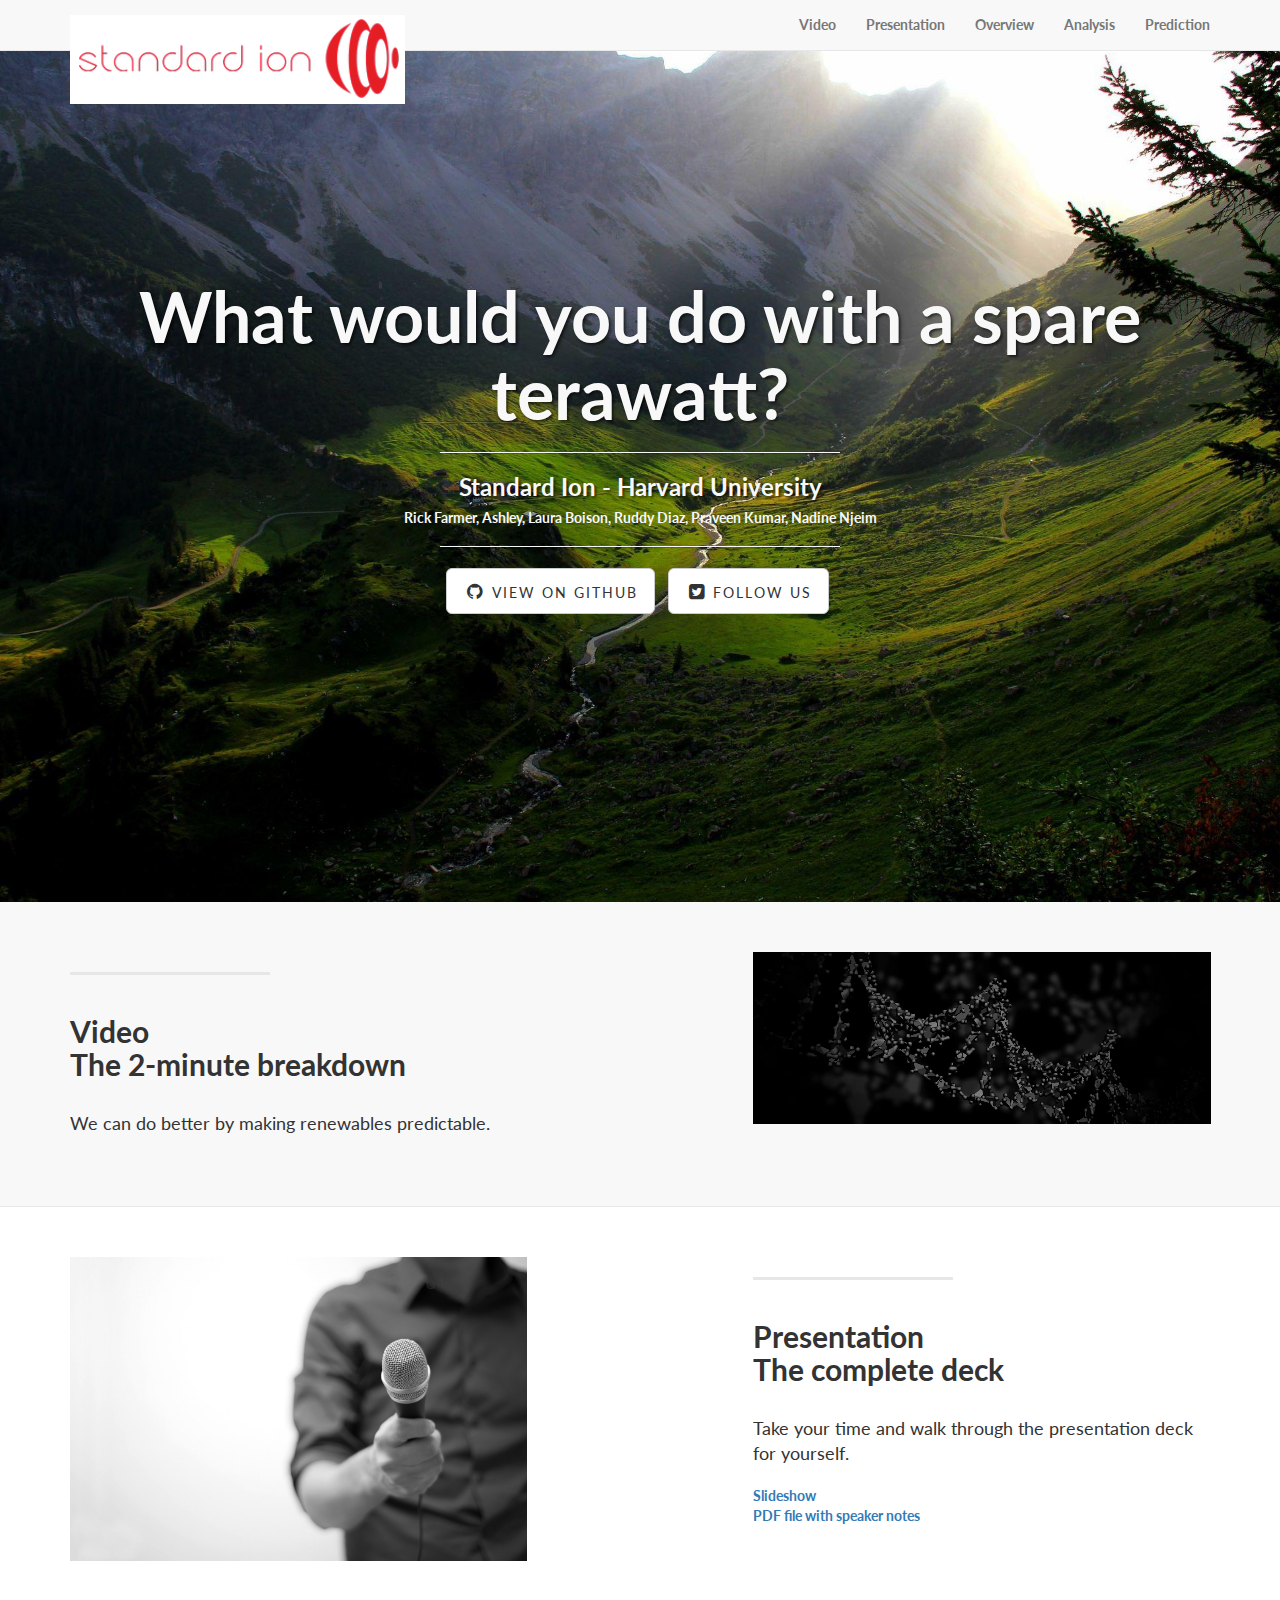
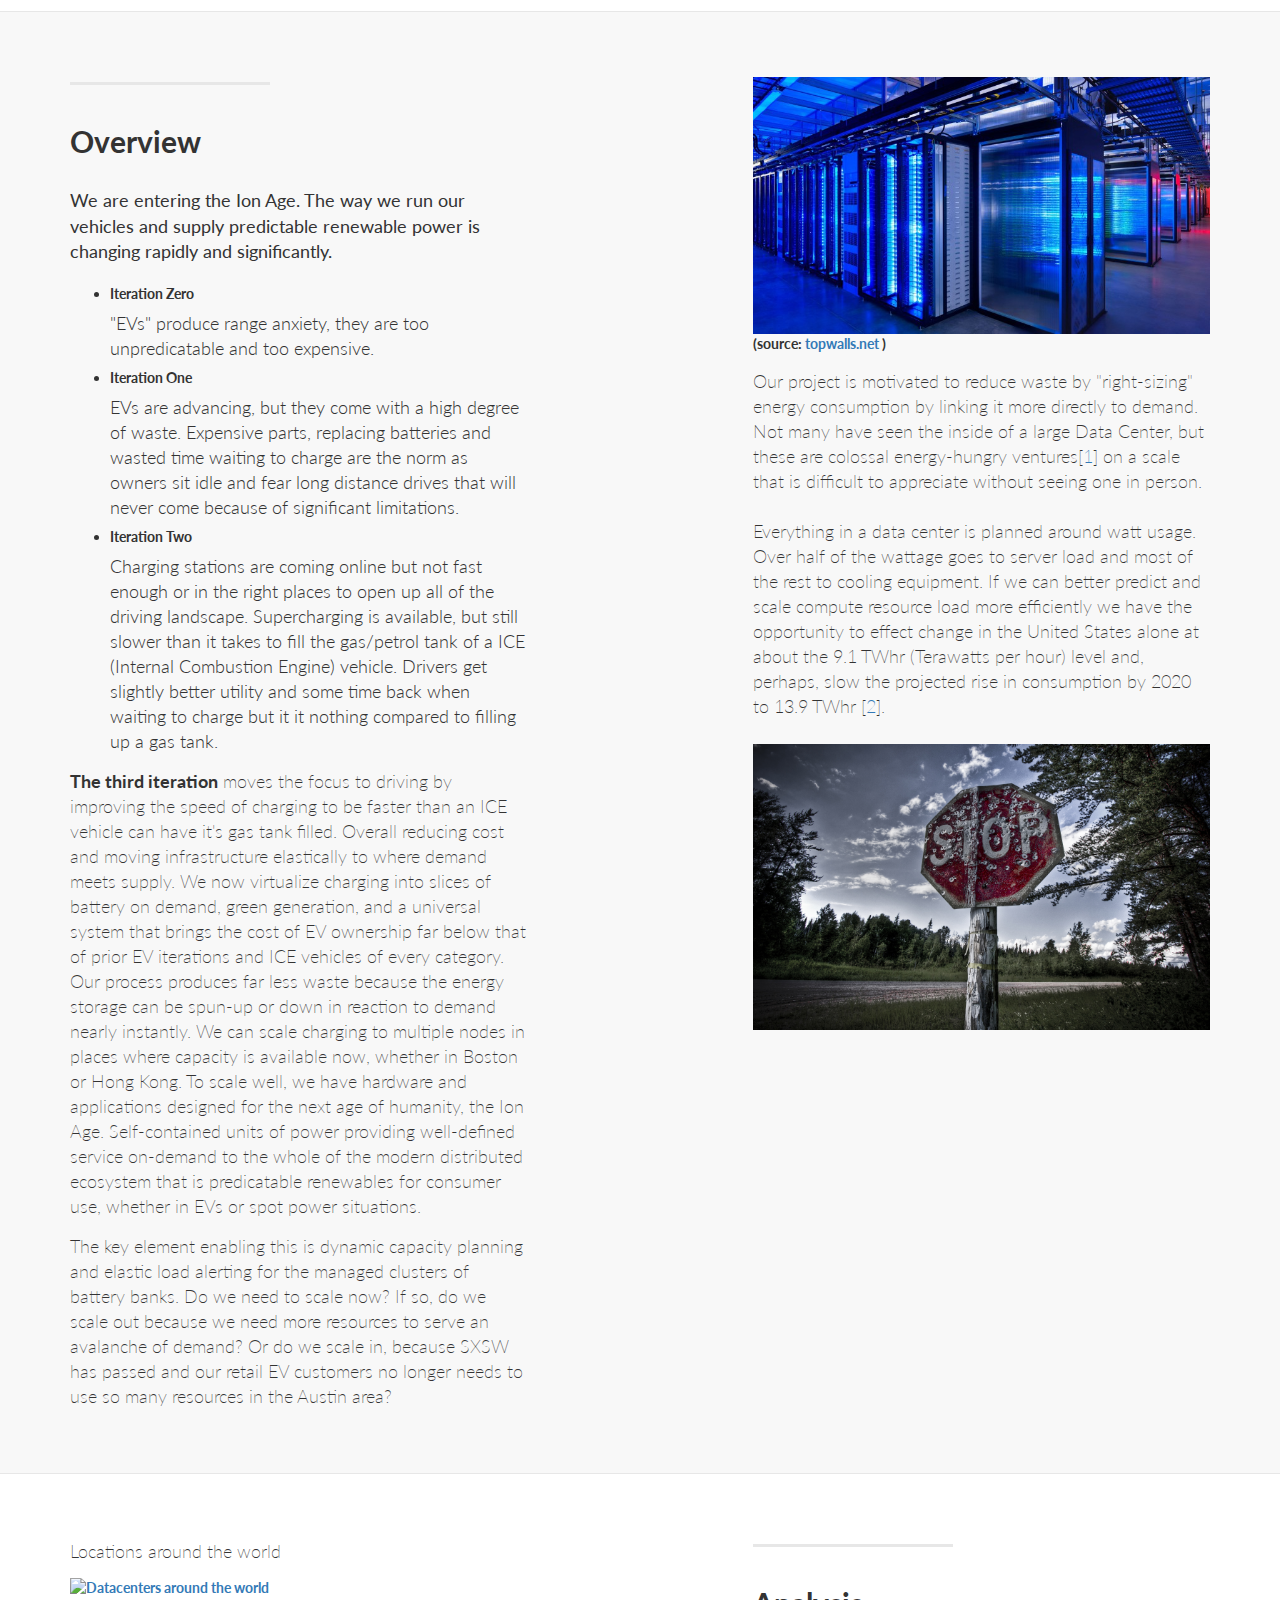
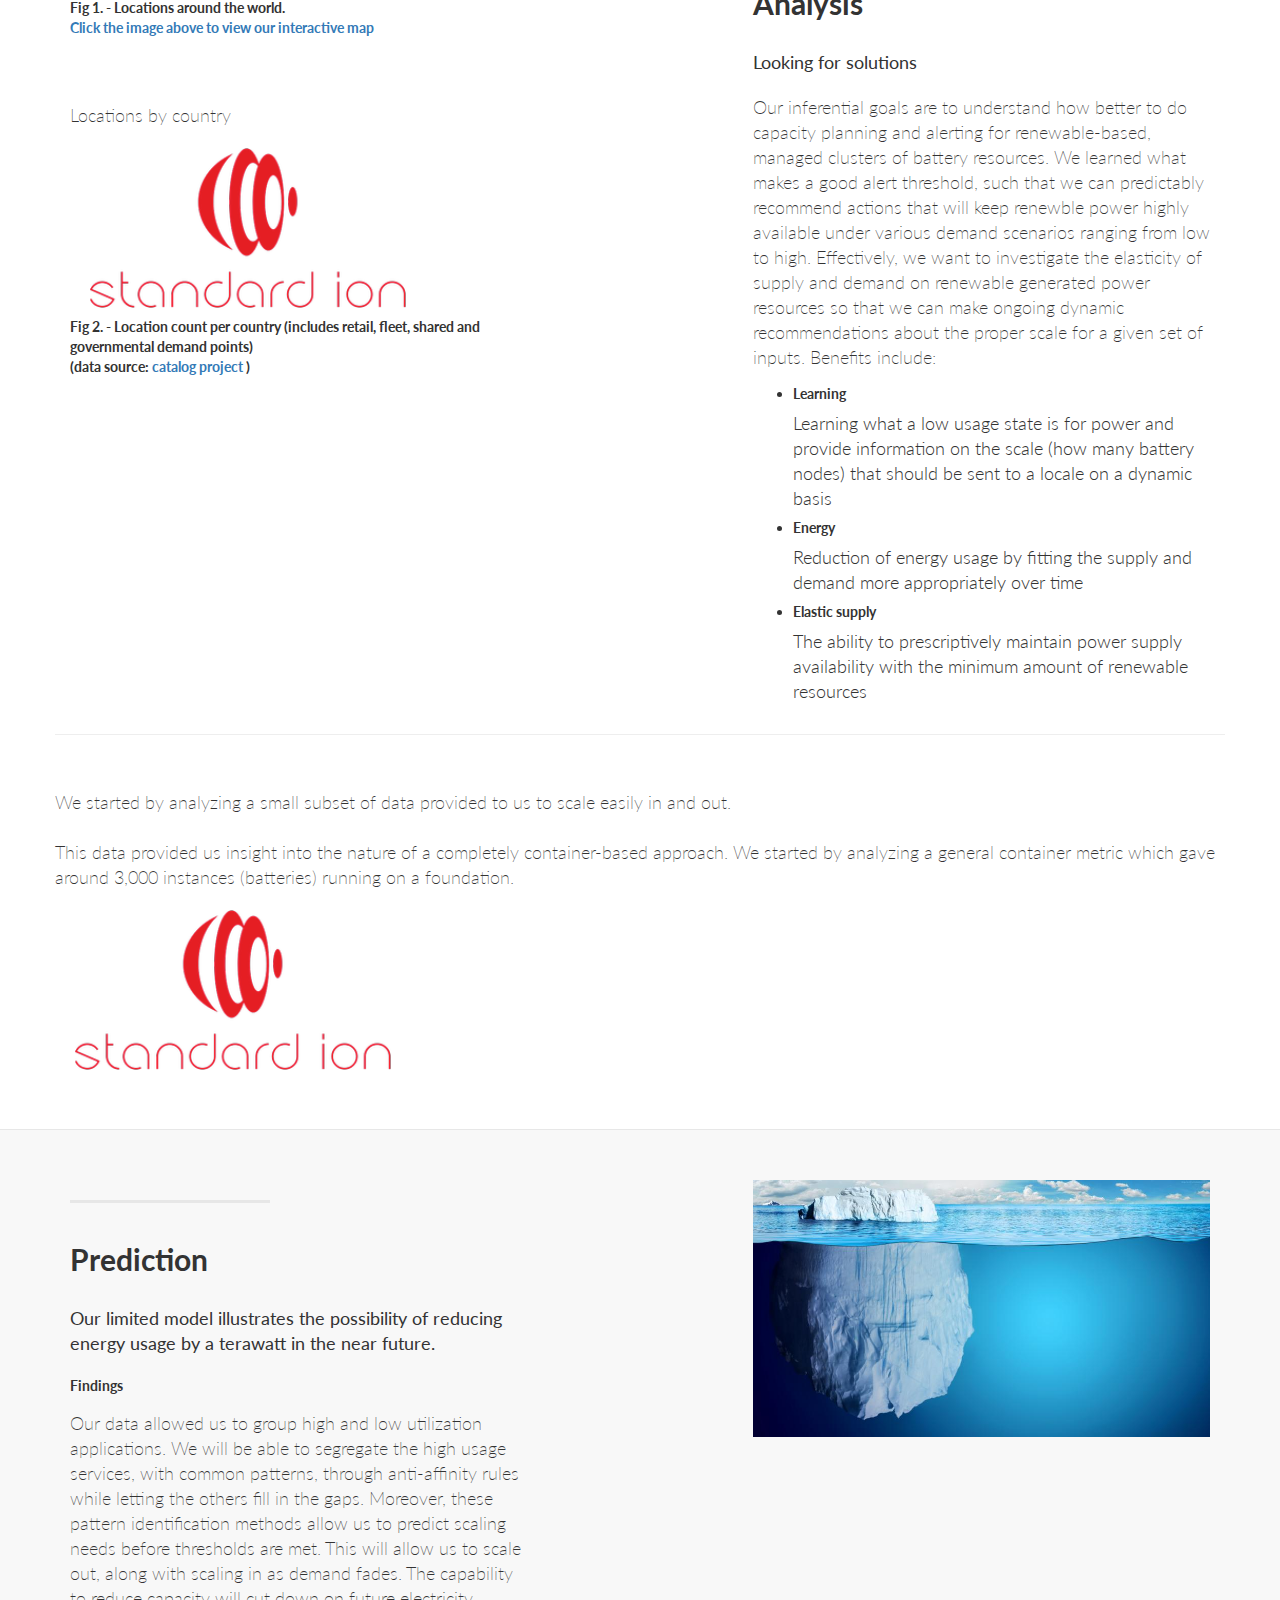
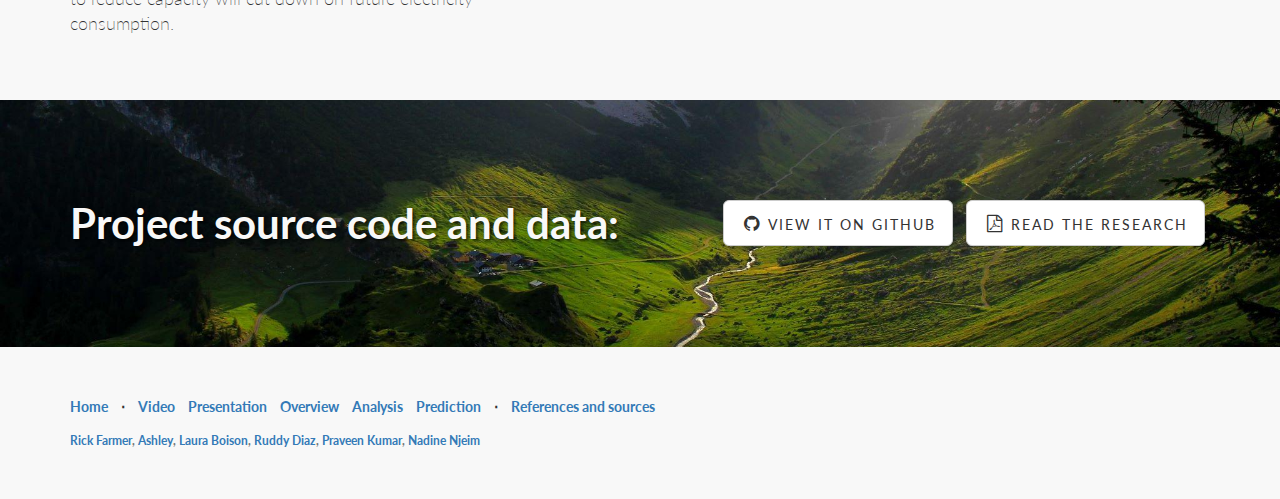
==== index.html @ fe2ab07b "Update index.html" ====
<!DOCTYPE html>
<html lang="en">

<head>

    <meta charset="utf-8">
    <meta http-equiv="X-UA-Compatible" content="IE=edge">
    <meta name="viewport" content="width=device-width, initial-scale=1">
    <meta name="description" content="">
    <meta name="author" content="">

    <title>Standard Ion</title>

    <!-- Bootstrap Core CSS -->
    <link href="css/bootstrap.min.css" rel="stylesheet">

    <!-- Custom CSS -->
    <link href="css/landing-page.css" rel="stylesheet">

    <!-- Custom Fonts -->
    <link href="font-awesome/css/font-awesome.min.css" rel="stylesheet" type="text/css">
    <link href="http://fonts.googleapis.com/css?family=Lato:300,400,700,300italic,400italic,700italic" rel="stylesheet"
          type="text/css">

    <!-- HTML5 Shim and Respond.js IE8 support of HTML5 elements and media queries -->
    <!-- WARNING: Respond.js doesn't work if you view the page via file:// -->
    <!--[if lt IE 9]>
    <script src="https://oss.maxcdn.com/libs/html5shiv/3.7.0/html5shiv.js"></script>
    <script src="https://oss.maxcdn.com/libs/respond.js/1.4.2/respond.min.js"></script>
    <![endif]-->

</head>

<body>

<!-- Navigation -->
<nav class="navbar navbar-default navbar-fixed-top topnav" role="navigation">
    <div class="container topnav">
        <!-- Brand and toggle get grouped for better mobile display -->
        <div class="navbar-header">
            <button type="button" class="navbar-toggle" data-toggle="collapse"
                    data-target="#bs-example-navbar-collapse-1">
                <span class="sr-only">Toggle navigation</span>
                <span class="icon-bar"></span>
                <span class="icon-bar"></span>
                <span class="icon-bar"></span>
            </button>
            <a class="navbar-brand topnav" href="#"><img class="img-responsive" src="img/standard-ion-long.png" alt="Standard Ion"></a>
        </div>
        <!-- Collect the nav links, forms, and other content for toggling -->
        <div class="collapse navbar-collapse" id="bs-example-navbar-collapse-1">
            <ul class="nav navbar-nav navbar-right">
                <li>
                    <a href="./index.html#video">Video</a>
                </li>
                <li>
                    <a href="./index.html#presentation">Presentation</a>
                </li>
                <li>
                    <a href="./index.html#overview">Overview</a>
                </li>
                <li>
                    <a href="./index.html#analysis">Analysis</a>
                </li>
                <li>
                    <a href="./index.html#prediction">Prediction</a>
                </li>
            </ul>
        </div>
        <!-- /.navbar-collapse -->
    </div>
    <!-- /.container -->
</nav>


<!-- Header -->
<a name="about"></a>

<div class="intro-header">

    <div class="container">

        <div class="row">
            <div class="col-lg-12">
                <div class="intro-message">
                    <h1>What would you do with a spare terawatt?</h1>
                    <hr class="intro-divider">
                    <h3>Standard Ion - Harvard University</h3>
                    <h5>Rick Farmer, Ashley, Laura Boison, Ruddy Diaz, Praveen Kumar, Nadine Njeim</h5>
                    <hr class="intro-divider">
                    <ul class="list-inline intro-social-buttons">
                        <li>
                            <a href="https://github.com/standard-ion/standardion.com"
                               class="btn btn-default btn-lg"><i class="fa fa-github fa-fw"></i> <span
                                    class="network-name">View on GitHub</span></a>
                        </li>
                        <li>
                            <a href="https://twitter.com/standardion/" class="btn btn-default btn-lg"><i
                                    class="fa fa-twitter-square fa-fw"></i> <span class="network-name">Follow Us</span></a>
                        </li>
                    </ul>

                </div>
            </div>
        </div>

    </div>
    <!-- /.container -->

</div>
<!-- /.intro-header -->

<!-- Page Content -->

<a name="video"></a>

<div class="content-section-a">

    <div class="container">
        <div class="row">
            <div class="col-lg-5 col-sm-6">
                <hr class="section-heading-spacer">
                <div class="clearfix"></div>
                <h2 class="section-heading">Video<br>The 2-minute breakdown</h2>

                <p class="lead">We can do better by making renewables predictable.</p>
            </div>
            <div class="col-lg-5 col-lg-offset-2 col-sm-6">
                <!-- iframe width="560" height="315" src="https://www.youtube.com/embed/9Hat1SxM8jU" frameborder="0"
                        allowfullscreen></iframe -->
                <video class="img-responsive"  autoplay loop>
                    <source src="./video/Helix_0.mp4">
                </video>
            </div>
        </div>

    </div>
    <!-- /.container -->

</div>
<!-- /.content-section-a -->

<a name="presentation"></a>

<div class="content-section-b">

    <div class="container">

        <div class="row">
            <div class="col-lg-5 col-lg-offset-1 col-sm-push-6  col-sm-6">
                <hr class="section-heading-spacer">
                <div class="clearfix"></div>
                <h2 class="section-heading">Presentation<br>The complete deck</h2>

                <p class="lead">Take your time and walk through the presentation deck for yourself.</p>
                <a href="presentation/index.html">Slideshow</a>
                </br>
                <a href="presentation/standard-ion.pdf">PDF file with speaker notes</a>

            </div>
            <div class="col-lg-5 col-sm-pull-6  col-sm-6">
                <img class="img-responsive" src="img/presentation-skills.jpg" alt="Presentation">
            </div>
        </div>

    </div>
    <!-- /.container -->

</div>
<!-- /.content-section-b -->

<a name="overview"></a>

<div class="content-section-a">

    <div class="container">

        <div class="row">
            <div class="col-lg-5 col-sm-6">
                <hr class="section-heading-spacer">
                <div class="clearfix"></div>
                <h2 class="section-heading">Overview</h2>

                <p class="lead">We are entering the Ion Age. The way we run our vehicles and supply predictable renewable power is
                    changing rapidly and significantly.</p>

                <ul>
                    <li>Iteration Zero
                        <p class="caption">"EVs" produce range anxiety, they are too unpredicatable and too expensive.</p>
                    </li>
                    <li>Iteration One
                        <p class="caption">EVs are advancing, but they come with a
                            high degree of waste. Expensive parts, replacing batteries and wasted time waiting to charge are the norm as owners sit
                            idle and fear long distance drives that will never come because of significant limitations.</p></li>
                    <li>Iteration Two
                        <p class="caption">Charging stations are coming online but not fast enough or in the right places to open up all of the driving landscape. 
                            Supercharging is available, but still slower than it takes to fill the gas/petrol tank of a ICE (Internal Combustion Engine) vehicle.
                            Drivers get slightly better utility and some time back when waiting to charge but it it nothing compared to filling up a gas tank.</p></li>
                </ul>

                <p class="copy">
                    <b>The third iteration</b> moves the focus to driving by improving the speed of charging to be
                    faster than an ICE vehicle can have it's gas tank filled.  Overall reducing cost and moving infrastructure 
                    elastically to where demand meets supply. We now virtualize charging into slices of
                    battery on demand, green generation, and a universal system that brings the cost of EV ownership far below 
                    that of prior EV iterations and ICE vehicles of every category. Our process produces far less
                    waste because the energy storage can be spun-up or down in reaction to demand nearly
                    instantly. We can scale charging to multiple nodes in places where capacity is available now,
                    whether in Boston or Hong Kong. To scale well, we have hardware and applications designed for the next age
                    of humanity, the Ion Age.  Self-contained units of power providing well-defined service on-demand to the whole 
                    of the modern distributed ecosystem that is predicatable renewables for consumer use, whether in EVs or spot power situations.
                </p>

                <p class="copy">
                    The key element enabling this is dynamic capacity planning and elastic load alerting for the managed
                    clusters of battery banks. Do we need to scale now? If so, do we scale out because we need more resources to
                    serve an avalanche of demand? Or do we scale in, because SXSW has passed and our retail EV customers
                    no longer needs to use so many resources in the Austin area?
                </p>

            </div>
            <div class="col-lg-5 col-lg-offset-2 col-sm-6">
                <p class="copy">


                    <figure>
                        <img class="img-responsive" src="img/datacenter.jpg" alt="Datacenter">
                        <figcaption>
                            (source: <a href="http://topwalls.net/server-data-center-lights-neon-computer-server-blue/">topwalls.net</a>
                            )
                        </figcaption>
                    </figure>
                </p>

                <p class="copy">
                    Our project is motivated to reduce waste by "right-sizing" energy consumption by linking it more
                    directly to demand. Not many have seen the inside of a large Data Center, but these are colossal
                    energy-hungry ventures[<a href="references.html">1</a>] on a scale that is difficult to appreciate
                    without seeing one in person.

                    <br>
                    <br>

                    Everything in a data center is planned around watt usage. Over half of the wattage goes to server
                    load and most of the rest to cooling equipment. If we can better predict and scale compute resource
                    load more efficiently we have the opportunity to effect change in the United States alone at about
                    the 9.1 TWhr (Terawatts per hour) level and, perhaps, slow the projected rise in consumption by 2020
                    to 13.9 TWhr [<a href="references.html">2</a>].
                    <br>
                    <br>
                    <img class="img-responsive" src="img/stop-bg.jpg" alt="">
                </p>

            </div>

        </div>

    </div>
    <!-- /.container -->

</div>
<!-- /.content-section-a -->

<a name="analysis"></a>

<div class="content-section-b">

    <div class="container">

        <div class="row">

            <div class="col-lg-5 col-lg-offset-1 col-sm-push-6  col-sm-6">
                <hr class="section-heading-spacer">
                <div class="clearfix"></div>
                <h2 class="section-heading">Analysis</h2>

                <p class="lead">Looking for solutions</p>

                <p class="copy">
                    Our inferential goals are to understand how better to do capacity planning and alerting for
                    renewable-based, managed clusters of battery resources. We learned what
                    makes a good alert threshold, such that we can predictably recommend actions that will keep renewble power
                    highly available under various demand scenarios ranging from low to high. Effectively,
                    we want to investigate the elasticity of supply and demand on renewable generated power resources so that we can make
                    ongoing dynamic recommendations about the proper scale for a given set of inputs.

                    Benefits include:
                    <ul>
                        <li>Learning
                <p class="caption">
                    Learning what a low usage state is for power and provide information on the scale (how many
                    battery nodes) that should be sent to a locale on a dynamic basis
                </p></li>
                <li>Energy
                    <p class="caption">
                        Reduction of energy usage by fitting the supply and demand more appropriately over time
                    </p>
                </li>
                <li>Elastic supply
                    <p class="caption">
                        The ability to prescriptively maintain power supply availability with the minimum amount of
                        renewable resources
                    </p></li>
                </ul>

                </p>
            </div>
            <div class="col-lg-5 col-sm-pull-6  col-sm-6">

                <p class="copy">
                    Locations around the world

                    <figure>
                        <a href="https://public.tableau.com/views/Datacentersaroundtheworld/Datacentermap?:embed=y&:display_count=yes&:showTabs=y"><img
                                class="img-responsive" src="visualizations/datacenters-map.png" alt="Datacenters around the world"></a>

                        <figcaption>Fig 1. - Locations around the world.<br>
                            <a href="https://public.tableau.com/views/Datacentersaroundtheworld/Datacentermap?:embed=y&:display_count=yes&:showTabs=y">Click
                                the image above to view our interactive map</a>
                        </figcaption>
                    </figure>
                </p>
                <br><br>

                <p class="copy">
                    Locations by country
                    <figure>
                        <img class="img-responsive" src="img/standard-ion.png"
                             alt="Datacenter count per country">
                        <figcaption>
                            Fig 2. - Location count per country (includes retail, fleet, shared and
                            governmental demand points)
                        </figcaption>
                        (data source: <a href="https://github.com/client9/ipcat">catalog project</a> )
                    </figure>
                </p>


            </div>

        </div>

        <div class="row">
            <!-- Please do not go above this line -->

            <div class="">
                <hr>
                <br>

                <p class="copy">
                    We started by analyzing a small subset of data provided to us to scale easily in and out.
                    <br><br>
                    This data provided us insight into the nature of a completely container-based approach.

                    We started by analyzing a general container metric which gave around 3,000 instances (batteries)
                    running on a foundation.
                </p>
                <figure>
                    <img class="img-responsive" src="img/standard-ion.png"
                         alt="">
                    <figcaption>
                    </figcaption>
                </figure>
            </div>



            <!-- Please do not go below this line -->
        </div>

    </div>
    <!-- /.container -->

</div>
<!-- /.content-section-b -->

<a name="prediction"></a>

<div class="content-section-a">

    <div class="container">

        <div class="row">
            <div class="col-lg-5 col-sm-6">
                <hr class="section-heading-spacer">
                <div class="clearfix"></div>
                <h2 class="section-heading">Prediction</h2>

                <p class="lead">Our limited model illustrates the possibility of reducing energy usage by a terawatt in the near future.</p>
                Findings
                <p class="copy">
                Our data allowed us to group high and low utilization applications.
                We will be able to segregate the high usage services, with common patterns, through anti-affinity rules while letting the others fill in the gaps.
                Moreover, these pattern identification methods allow us to predict scaling needs before thresholds are met.
                This will allow us to scale out, along with scaling in as demand fades.
                The capability to reduce capacity will cut down on future electricity consumption.
                </p>
            </div>
            <div class="col-lg-5 col-lg-offset-2 col-sm-6">
                <img class="img-responsive" src="img/underwater-iceberg.jpg" alt="">
            </div>
        </div>

    </div>
    <!-- /.container -->

</div>
<!-- /.content-section-a -->

<a name="source"></a>

<div class="banner">

    <div class="container">

        <div class="row">
            <div class="col-lg-6">
                <h2>Project source code and data:</h2>
            </div>
            <div class="col-lg-6">
                <ul class="list-inline banner-social-buttons">
                    <li>
                        <a href="https://github.com/standard-ion/standardion.com"
                           class="btn btn-default btn-lg"><i class="fa fa-github fa-fw"></i> <span class="network-name">View it on GitHub</span></a>
                    </li>
                    <li>
                        <a href="https://github.com/standard-ion/standardion.com/blob/master/elasticDemand.ipynb"
                           class="btn btn-default btn-lg"><i class="fa fa-file-pdf-o fa-fw"></i> <span
                                class="network-name">Read the research</span></a>
                    </li>

                </ul>
            </div>
        </div>

    </div>
    <!-- /.container -->

</div>
<!-- /.banner -->

<!-- Footer -->
<footer>
    <div class="container">
        <div class="row">
            <div class="col-lg-12">
                <ul class="list-inline">
                    <li>
                        <a href="#">Home</a>
                    </li>
                    <li class="footer-menu-divider">&sdot;</li>
                    <li>
                        <a href="#video">Video</a>
                    </li>
                    <li>
                        <a href="#presentation">Presentation</a>
                    </li>
                    <li>
                        <a href="#overview">Overview</a>
                    </li>
                    <li>
                        <a href="#analysis">Analysis</a>
                    </li>
                    <li>
                        <a href="#prediction">Prediction</a>
                    </li>
                    <li class="footer-menu-divider">&sdot;</li>
                    <li>
                        <a href="./references.html">References and sources</a>
                    </li>
                </ul>
                <p class="copyright text-muted small"><a href="https://github.com/rickfarmer">Rick Farmer</a>, <a
                        href="/">Ashley</a>, <a href="/">Laura Boison</a>, <a href="/">Ruddy Diaz</a>, <a href="/">Praveen Kumar</a>, <a href="/">Nadine Njeim</a></p>
            </div>
        </div>
    </div>
</footer>

<!-- jQuery -->
<script src="js/jquery.js"></script>

<!-- Bootstrap Core JavaScript -->
<script src="js/bootstrap.min.js"></script>

</body>

</html>
---- css/landing-page.css ----
/*!
 * Start Bootstrap - Landing Page Bootstrap Theme (http://startbootstrap.com)
 * Code licensed under the Apache License v2.0.
 * For details, see http://www.apache.org/licenses/LICENSE-2.0.
 */

body,
html {
    width: 100%;
    height: 100%;
}

body,
h1,
h2,
h3,
h4,
h5,
h6 {
    font-family: "Lato","Helvetica Neue",Helvetica,Arial,sans-serif;
    font-weight: 700;
}

.topnav {
    font-size: 14px; 
}

.lead {
    font-size: 18px;
    font-weight: 400;
}

.intro-header {
    padding-top: 50px; /* If you're making other pages, make sure there is 50px of padding to make sure the navbar doesn't overlap content! */
    padding-bottom: 50px;
    text-align: center;
    color: #f8f8f8;
    background: url(../img/valley-bg.jpg) no-repeat center center;
    background-size: cover;
}

.intro-message {
    position: relative;
    padding-top: 20%;
    padding-bottom: 20%;
}

.intro-message > h1 {
    margin: 0;
    text-shadow: 2px 2px 3px rgba(0,0,0,0.6);
    font-size: 5em;
}

.intro-divider {
    width: 400px;
    border-top: 1px solid #f8f8f8;
    border-bottom: 1px solid rgba(0,0,0,0.2);
}

.intro-message > h3 {
    text-shadow: 2px 2px 3px rgba(0,0,0,0.6);
}

@media(max-width:767px) {
    .intro-message {
        padding-bottom: 15%;
    }

    .intro-message > h1 {
        font-size: 3em;
    }

    ul.intro-social-buttons > li {
        display: block;
        margin-bottom: 20px;
        padding: 0;
    }

    ul.intro-social-buttons > li:last-child {
        margin-bottom: 0;
    }

    .intro-divider {
        width: 100%;
    }
}

.network-name {
    text-transform: uppercase;
    font-size: 14px;
    font-weight: 400;
    letter-spacing: 2px;
}

.content-section-a {
    padding: 50px 0;
    background-color: #f8f8f8;
}

.content-section-b {
    padding: 50px 0;
    border-top: 1px solid #e7e7e7;
    border-bottom: 1px solid #e7e7e7;
}

.section-heading {
    margin-bottom: 30px;
}

.section-heading-spacer {
    float: left;
    width: 200px;
    border-top: 3px solid #e7e7e7;
}

.banner {
    padding: 100px 0;
    color: #f8f8f8;
    background: url(../img/valley-bg.jpg) no-repeat center center;
    background-size: cover;
}

.banner h2 {
    margin: 0;
    text-shadow: 2px 2px 3px rgba(0,0,0,0.6);
    font-size: 3em;
}

.banner ul {
    margin-bottom: 0;
}

.banner-social-buttons {
    float: right;
    margin-top: 0;
}

@media(max-width:1199px) {
    ul.banner-social-buttons {
        float: left;
        margin-top: 15px;
    }
}

@media(max-width:767px) {
    .banner h2 {
        margin: 0;
        text-shadow: 2px 2px 3px rgba(0,0,0,0.6);
        font-size: 3em;
    }

    ul.banner-social-buttons > li {
        display: block;
        margin-bottom: 20px;
        padding: 0;
    }

    ul.banner-social-buttons > li:last-child {
        margin-bottom: 0;
    }
}

footer {
    padding: 50px 0;
    background-color: #f8f8f8;
}

p.copyright {
    margin: 15px 0 0;
}

p.copy {
    margin: 15px 0 14px 0;
    font-weight: 200;
    font-size: 1.25em;
}

p.caption {
    margin: 7px 0 7px 0;
    font-weight: 300;
    font-size: 1.25em;
}
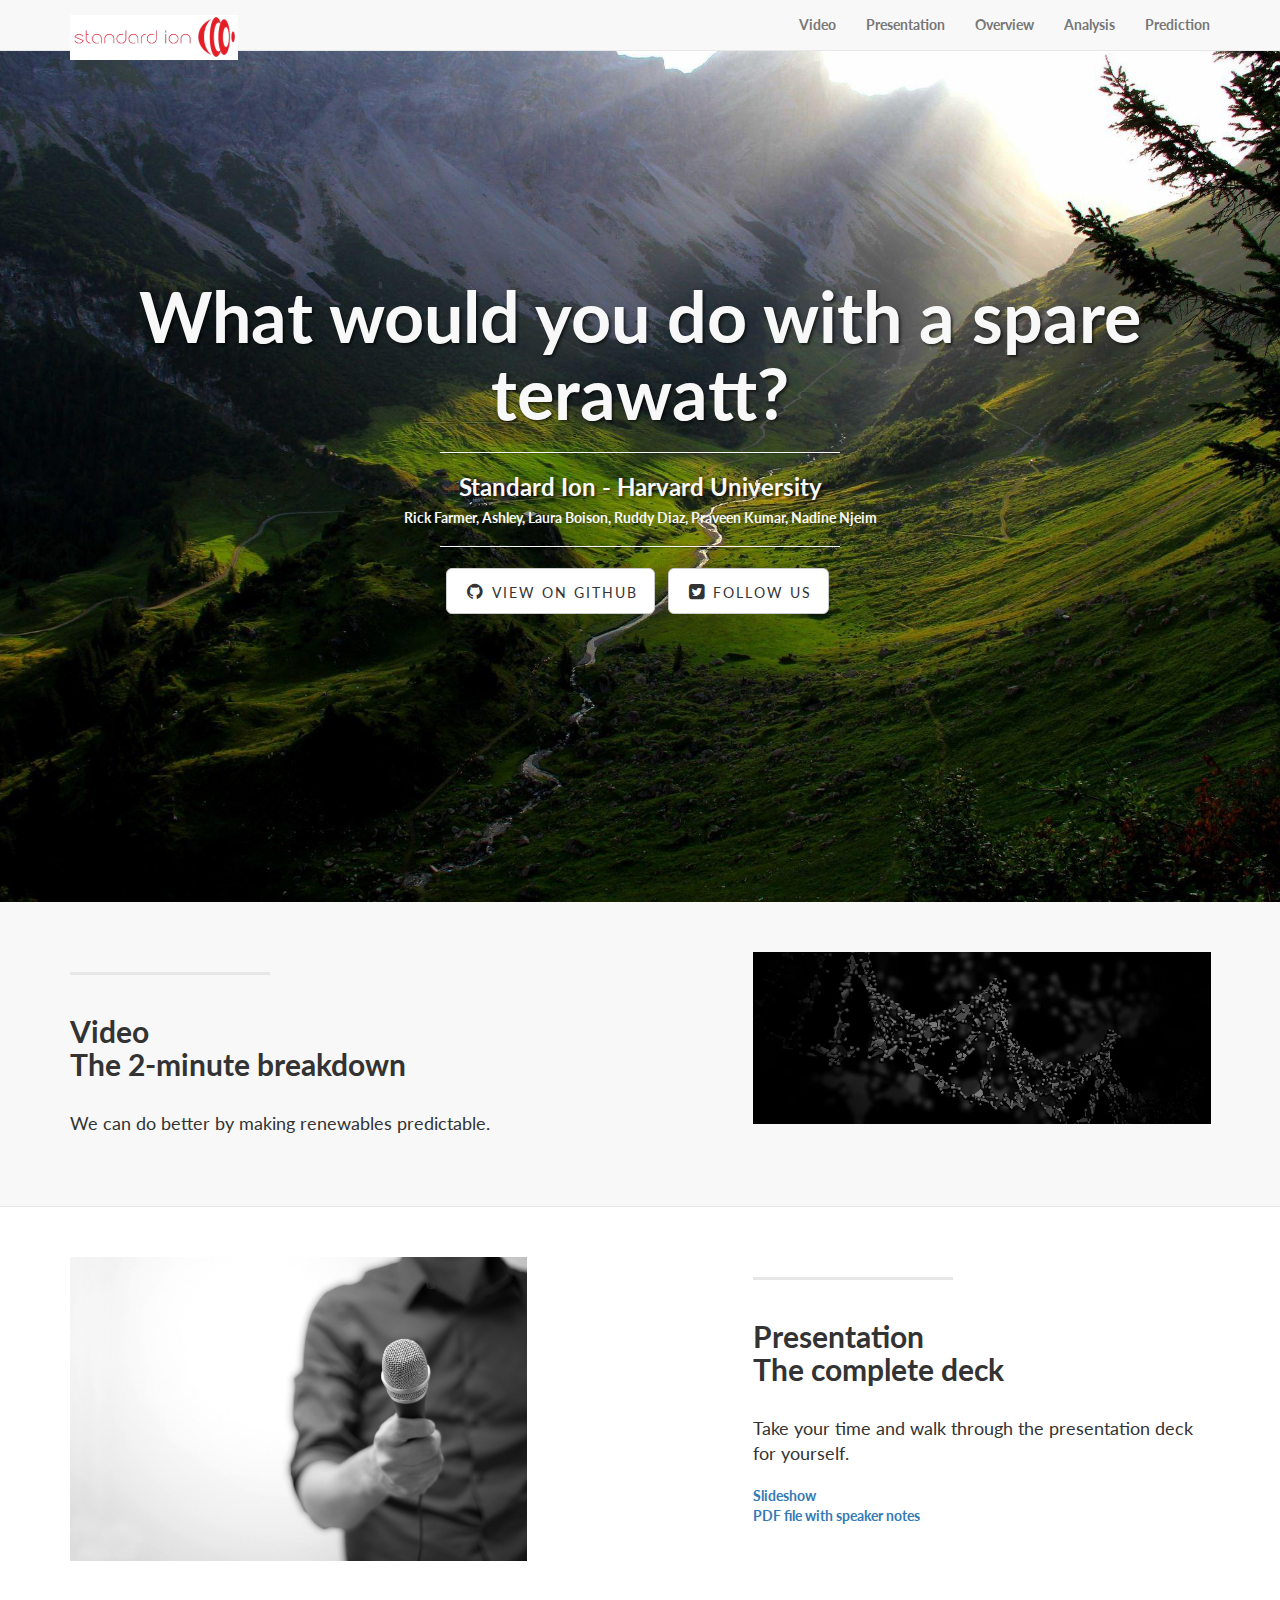
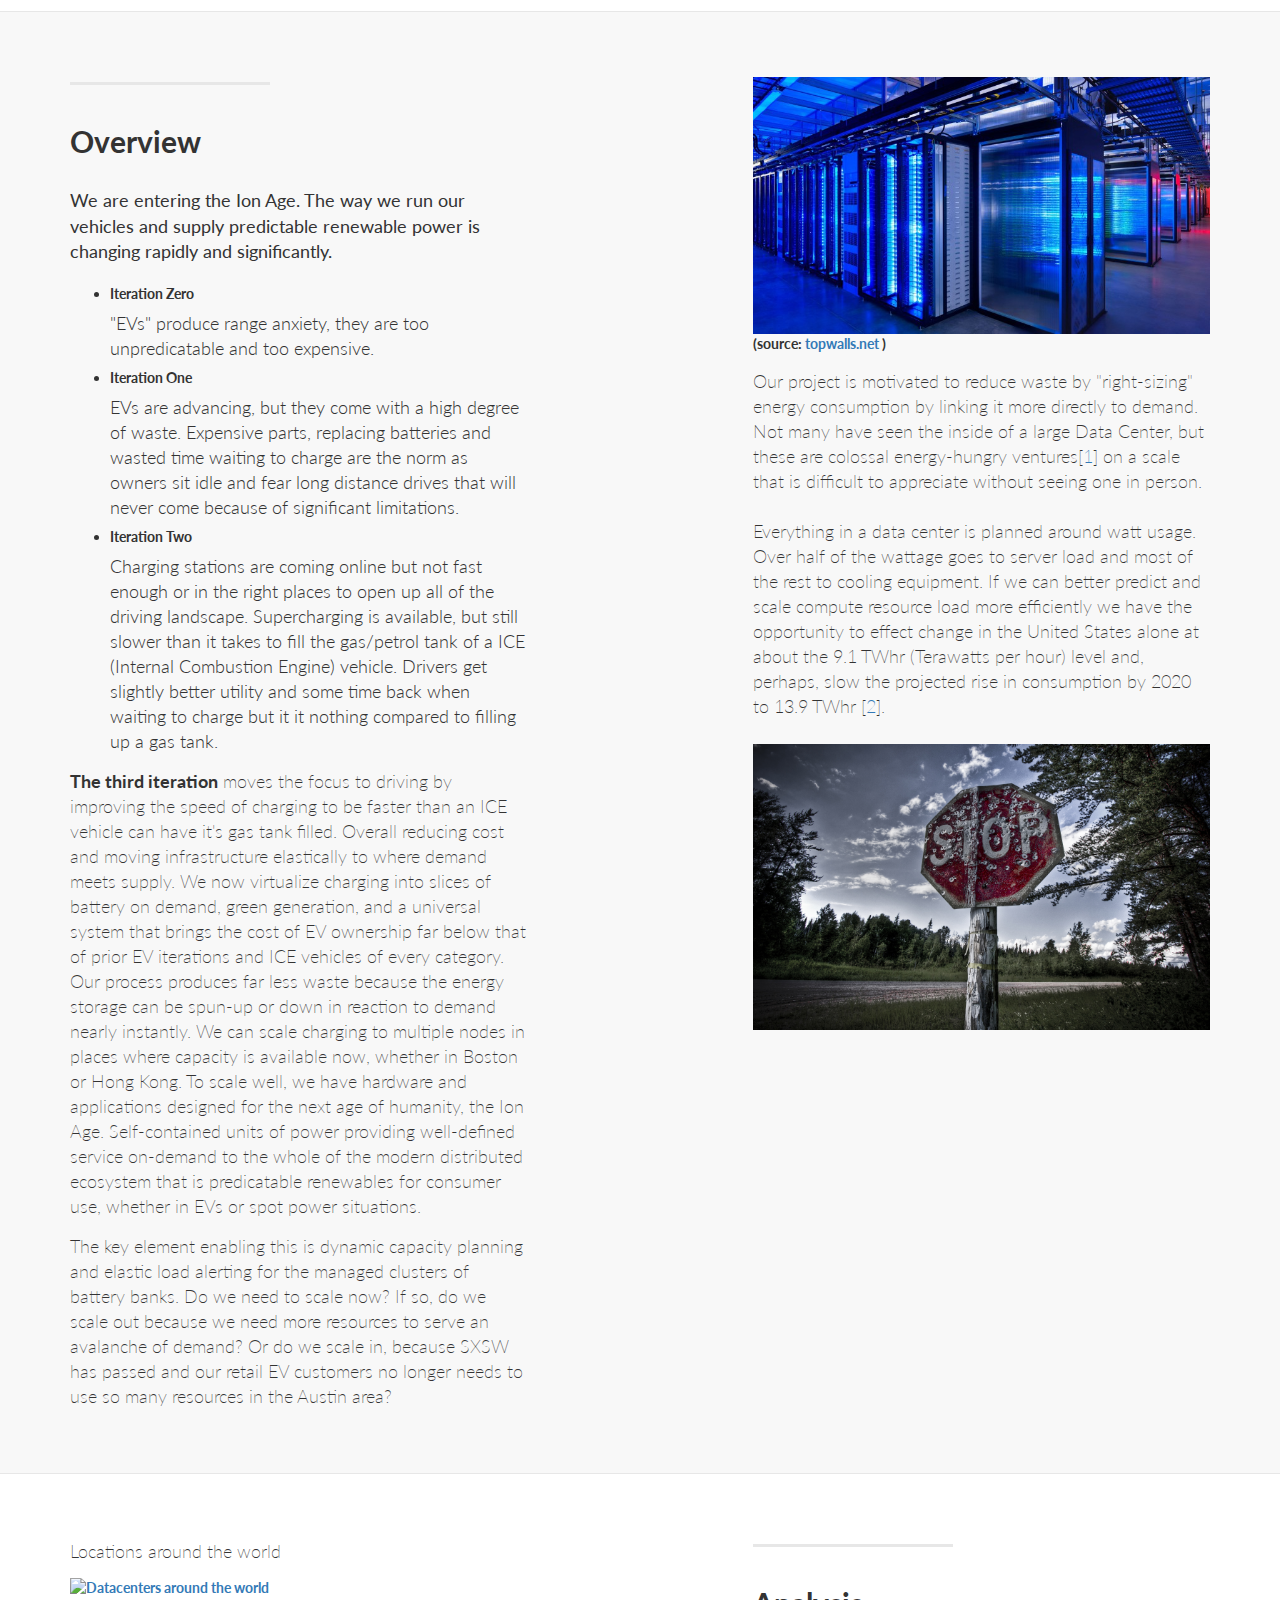
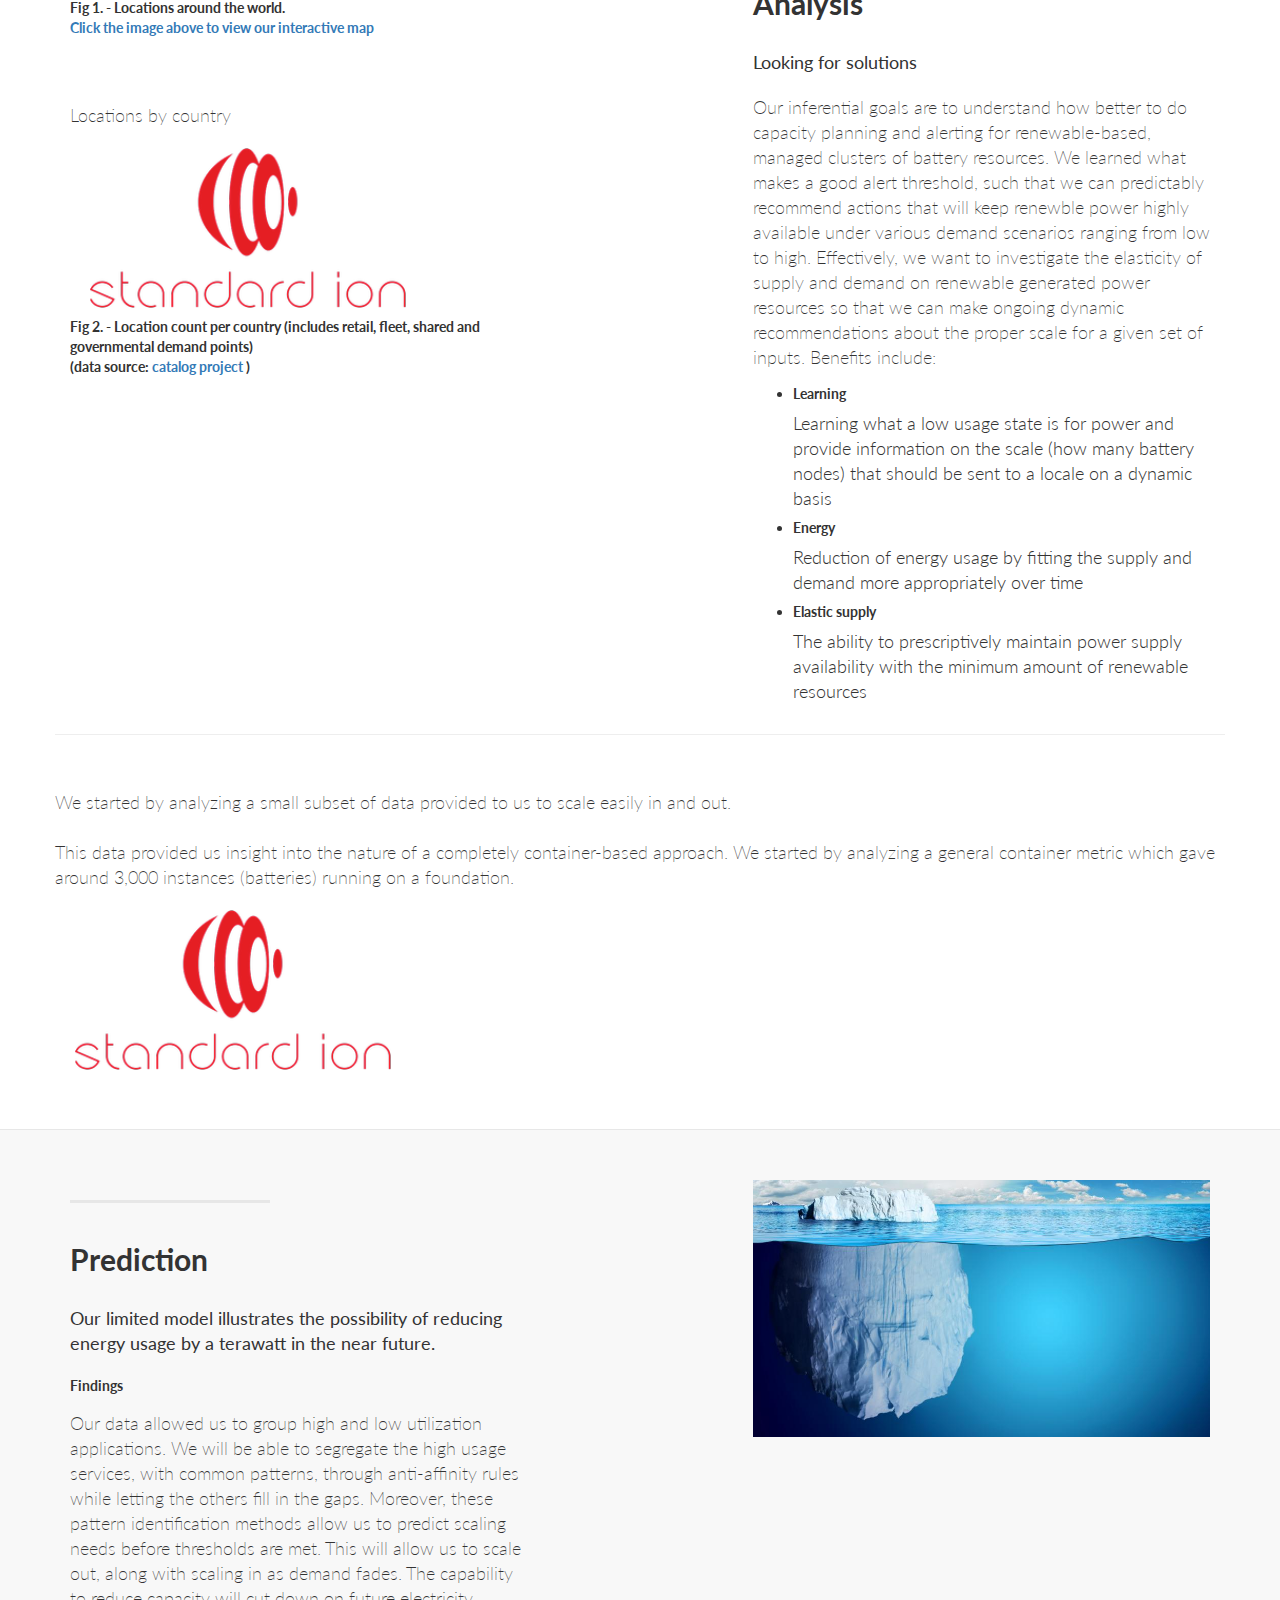
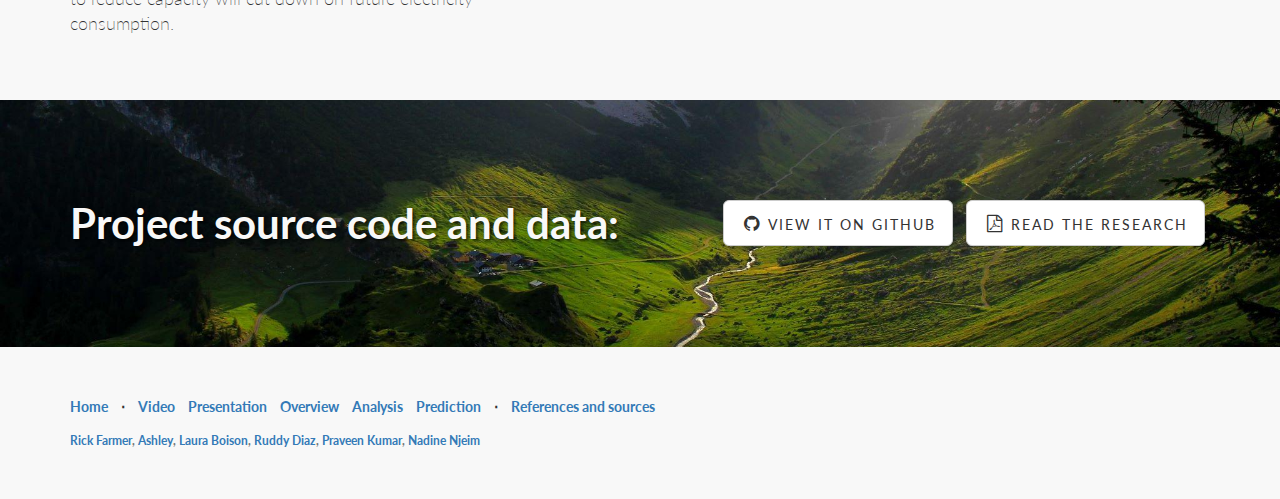
==== commit f6946c38: "Update index.html" ====
--- a/index.html
+++ b/index.html
@@ -45,7 +45,7 @@
                 <span class="icon-bar"></span>
                 <span class="icon-bar"></span>
             </button>
-            <a class="navbar-brand topnav" href="#"><img class="img-responsive" src="img/standard-ion-long.png" alt="Standard Ion"></a>
+            <a class="navbar-brand topnav" href="#"><img class="img-responsive" src="img/standard-ion-long.png" alt="Standard Ion" width="168" height="45"></a>
         </div>
         <!-- Collect the nav links, forms, and other content for toggling -->
         <div class="collapse navbar-collapse" id="bs-example-navbar-collapse-1">
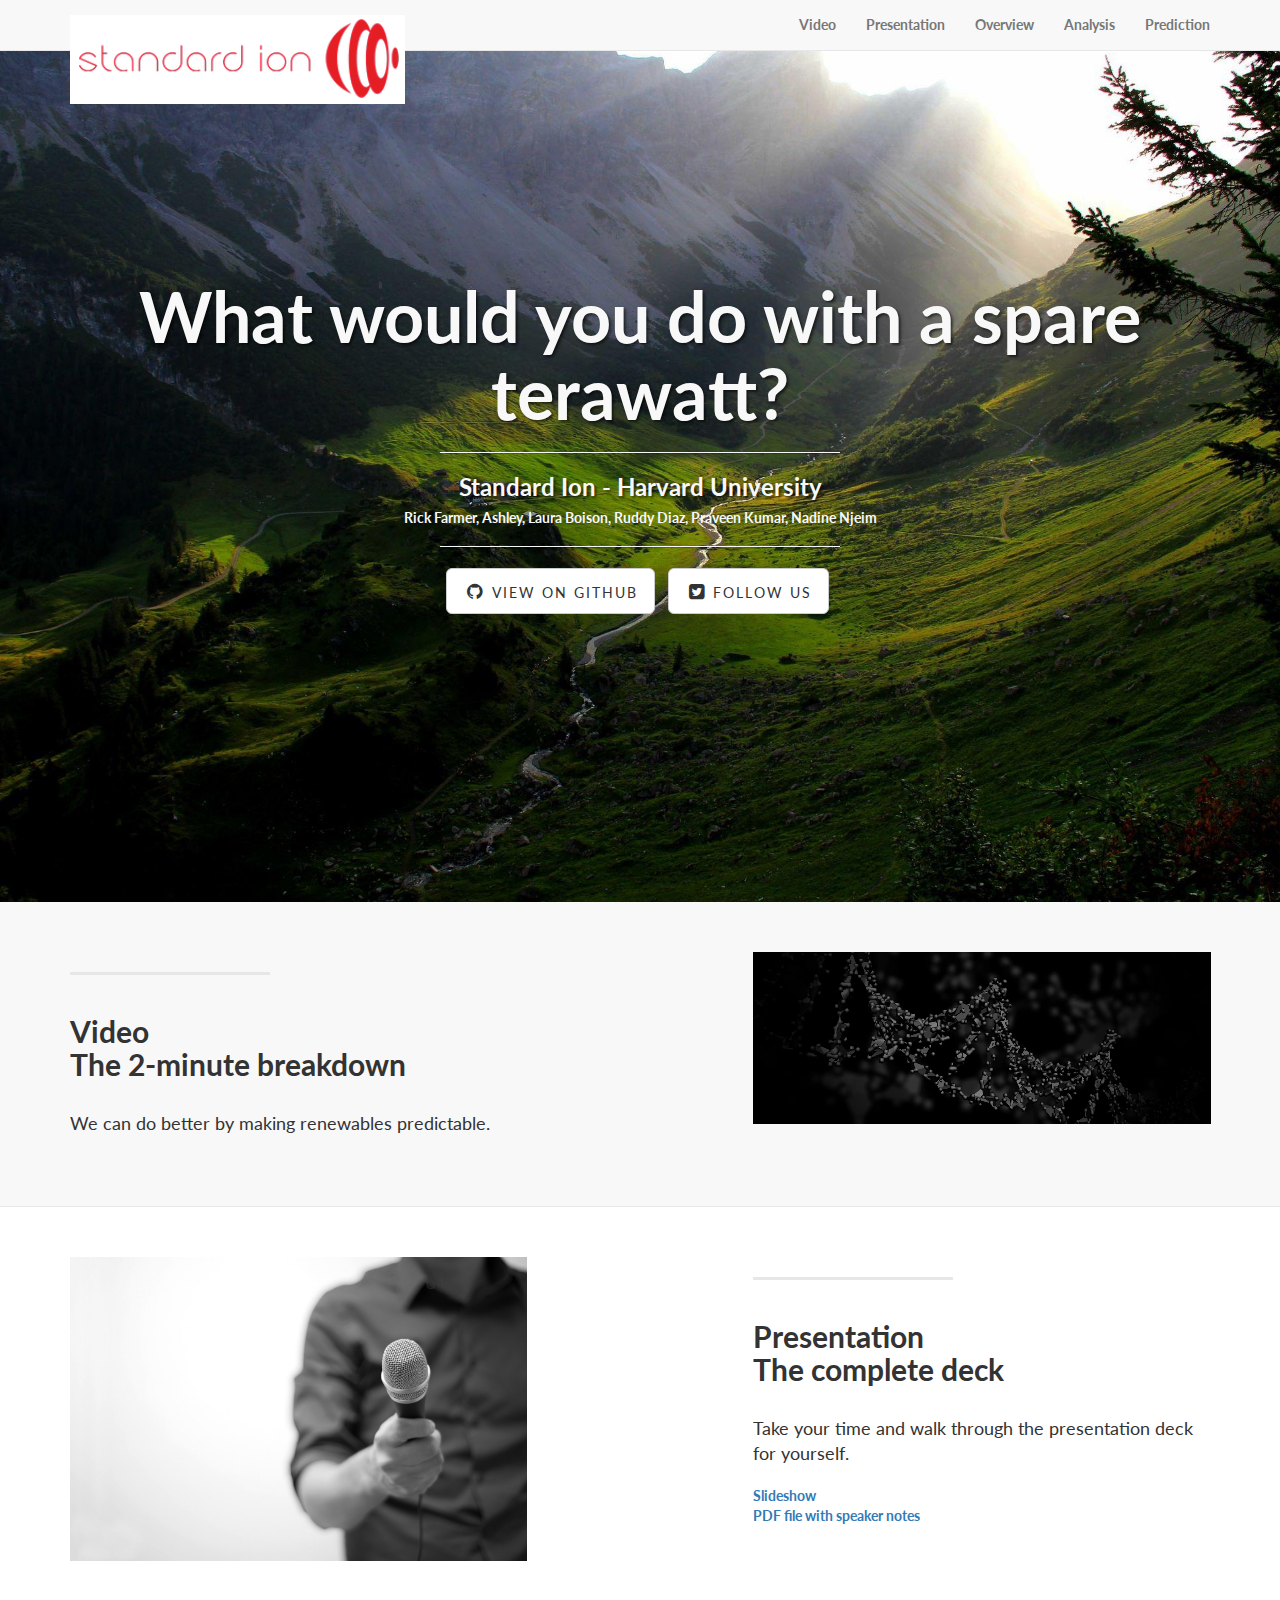
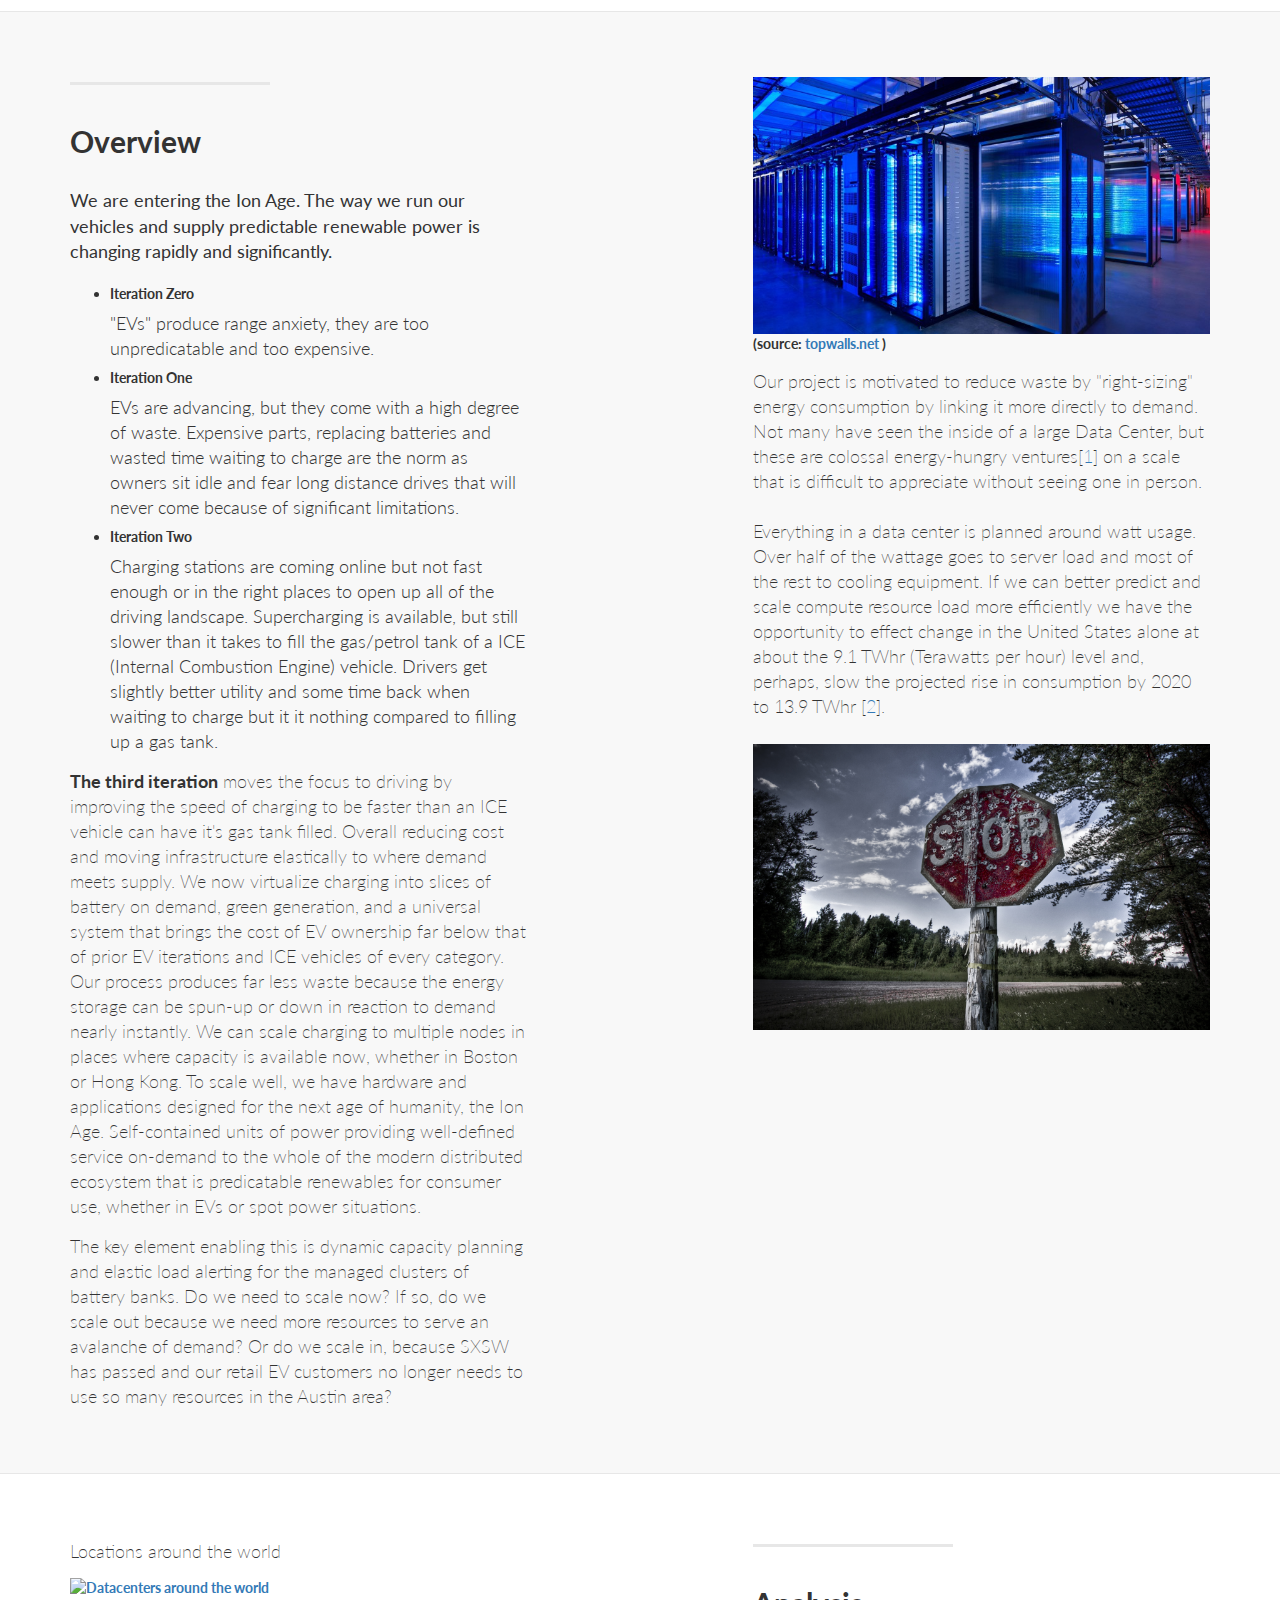
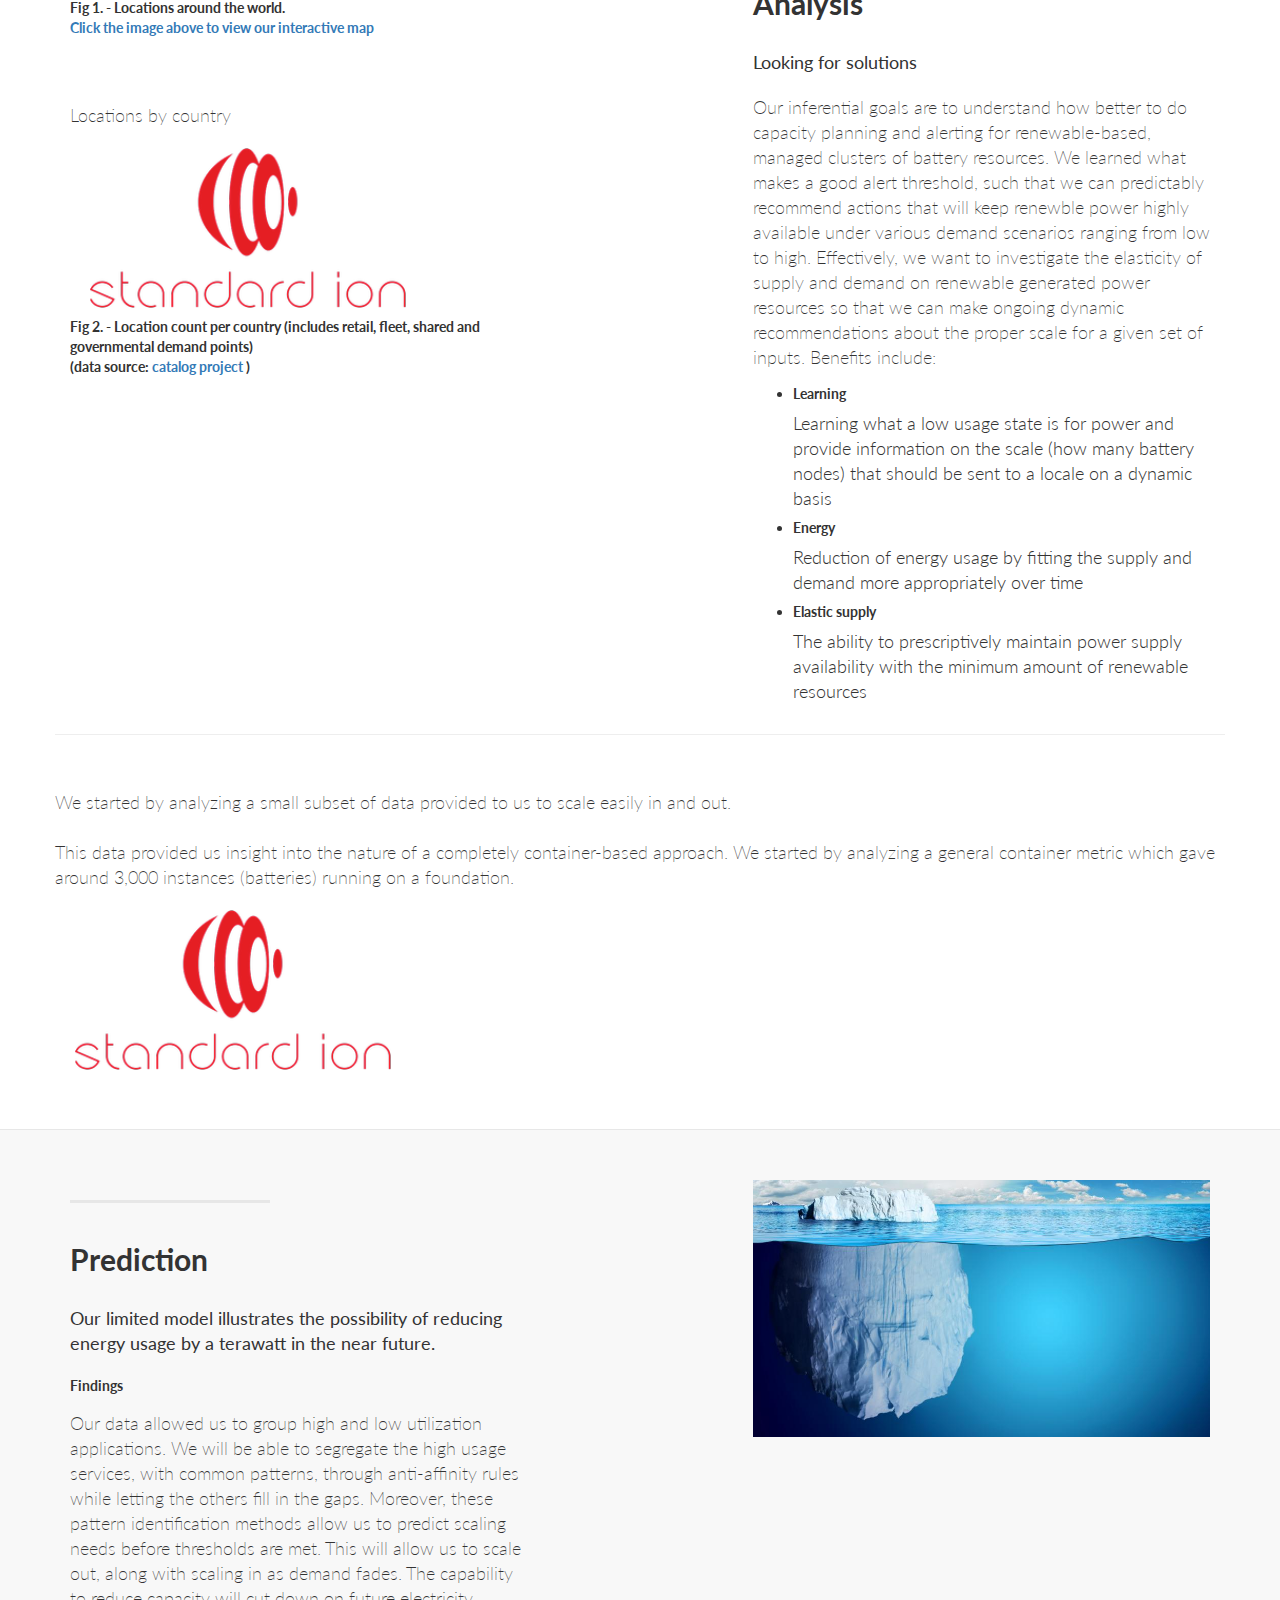
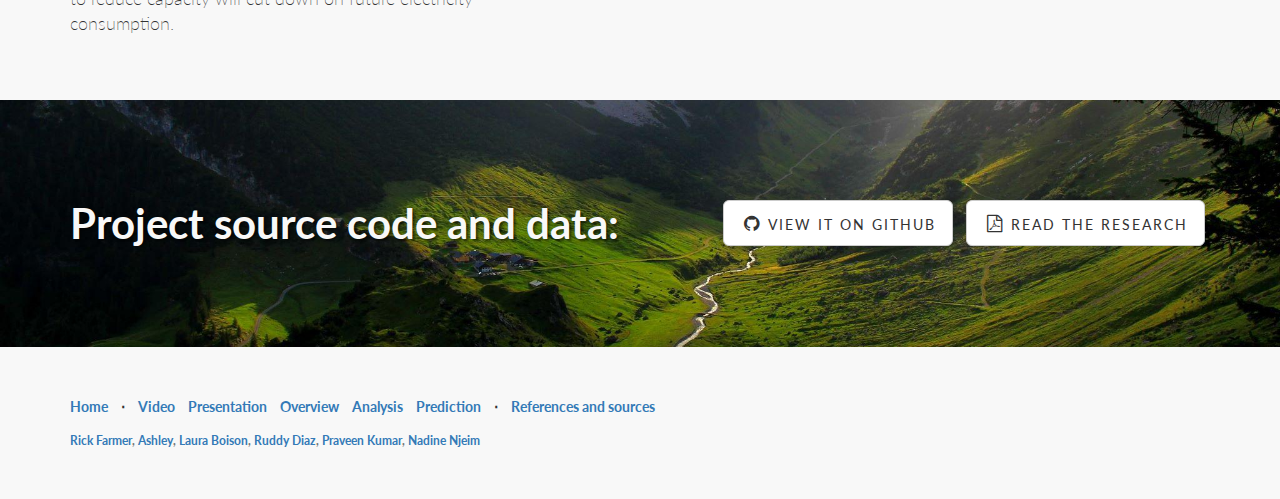
==== commit f9815402: "Update index.html" ====
--- a/index.html
+++ b/index.html
@@ -45,7 +45,7 @@
                 <span class="icon-bar"></span>
                 <span class="icon-bar"></span>
             </button>
-            <a class="navbar-brand topnav" href="#"><img class="img-responsive" src="img/standard-ion-long.png" alt="Standard Ion" width="168" height="45"></a>
+            <a class="navbar-brand topnav" href="#"><img class="img-responsive" src="img/standard-ion-long.png" alt="Standard Ion"></a>
         </div>
         <!-- Collect the nav links, forms, and other content for toggling -->
         <div class="collapse navbar-collapse" id="bs-example-navbar-collapse-1">
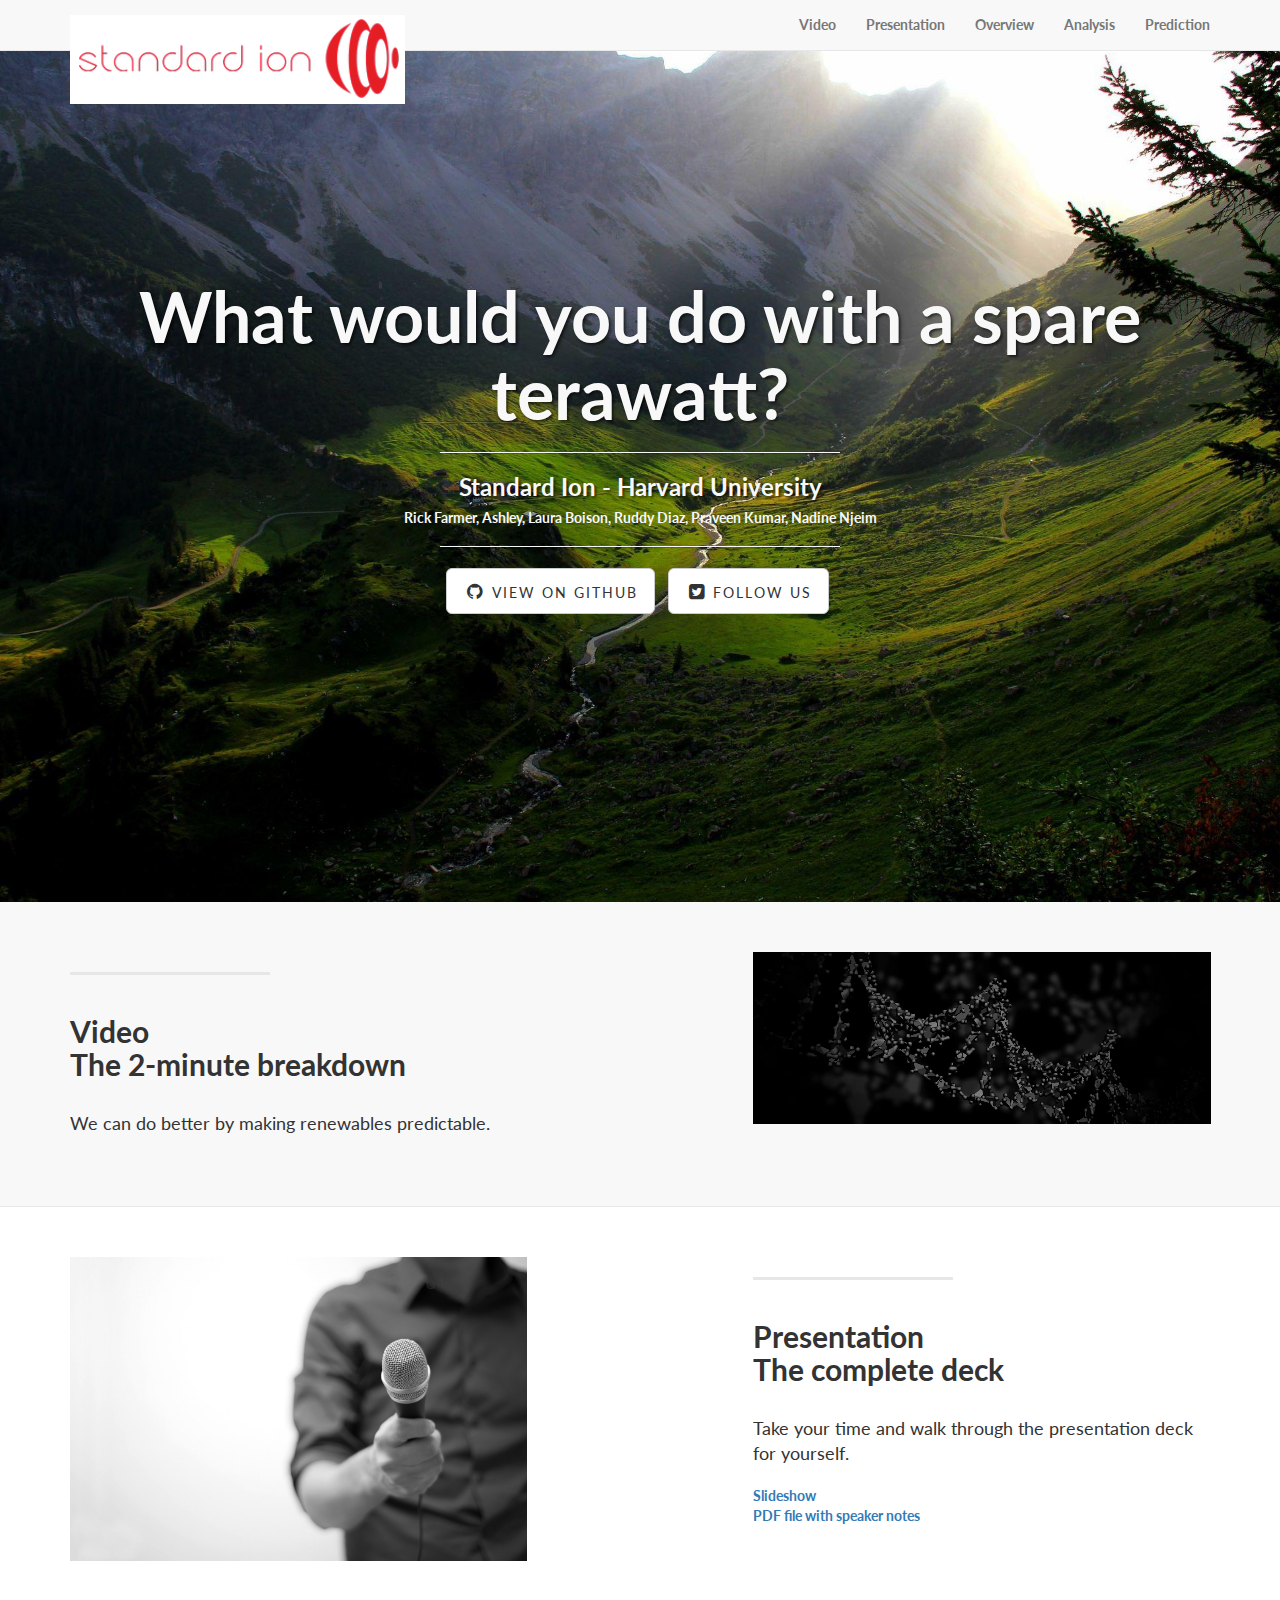
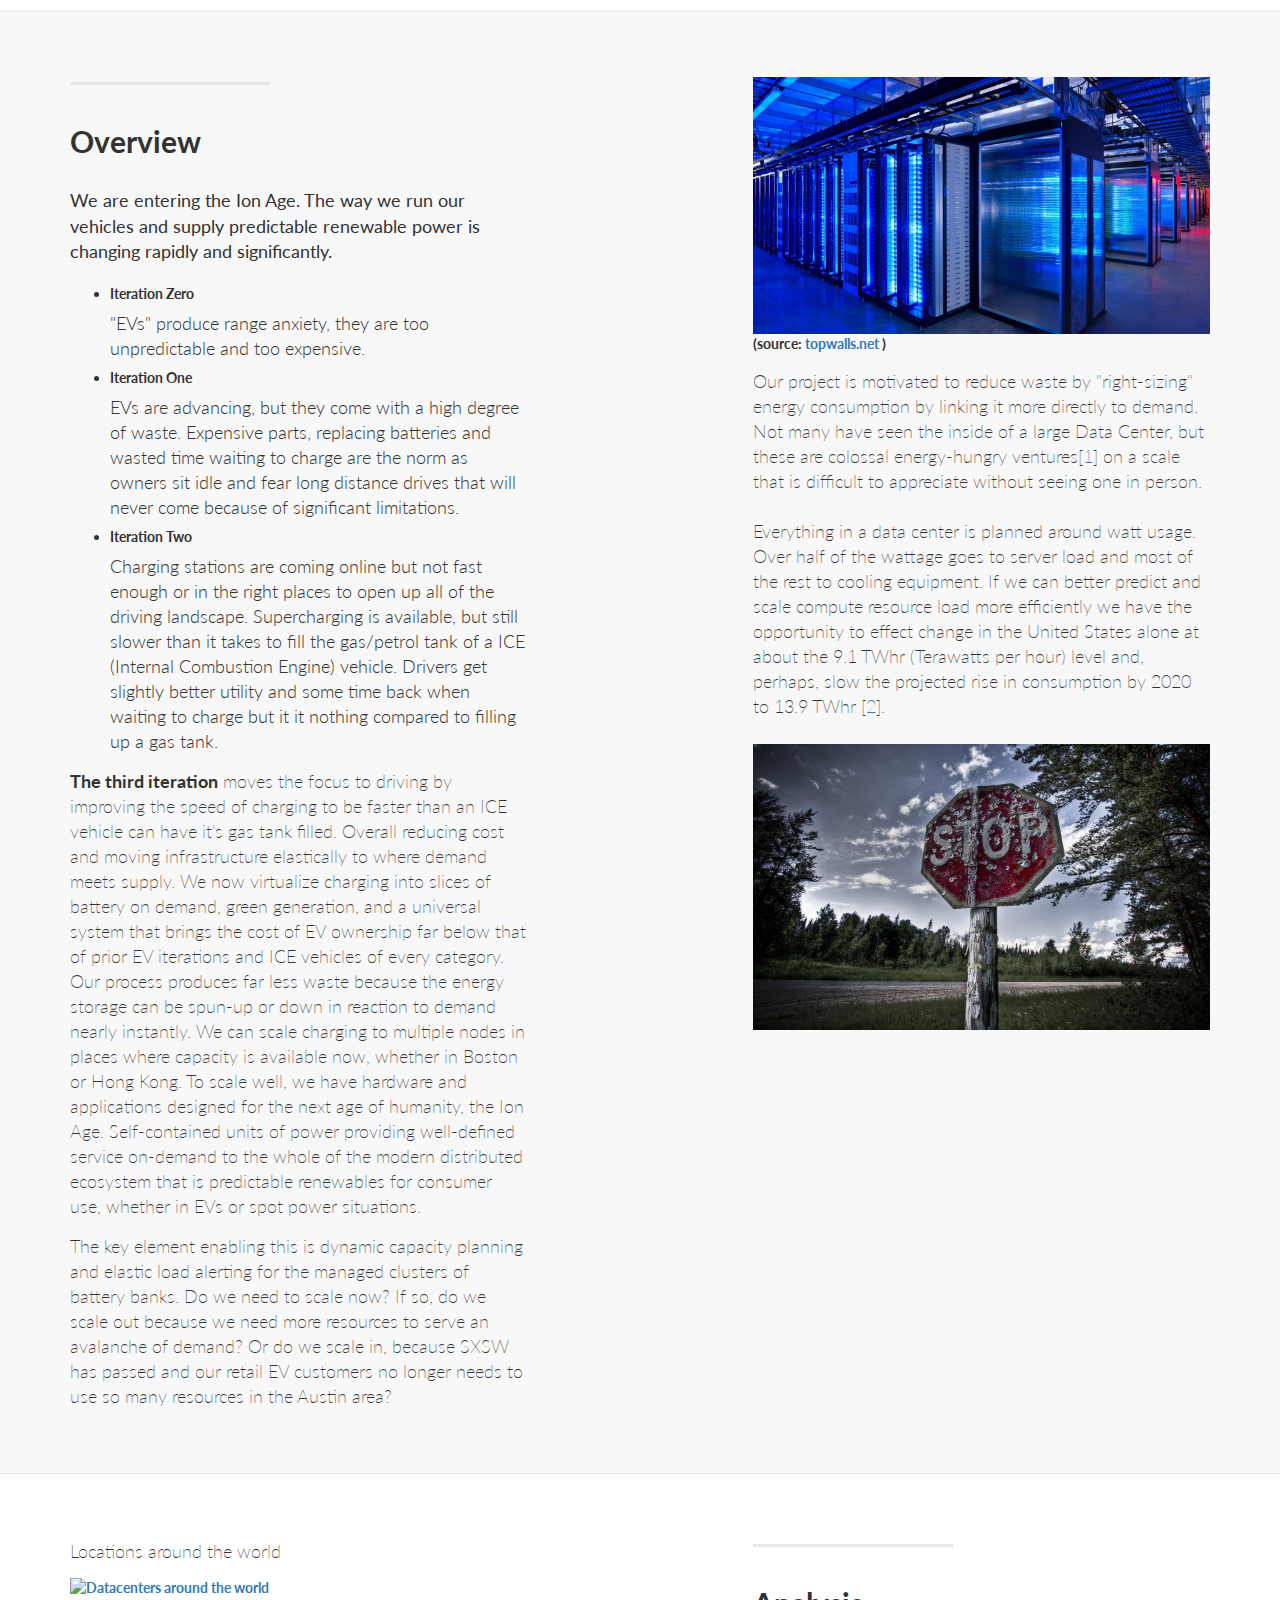
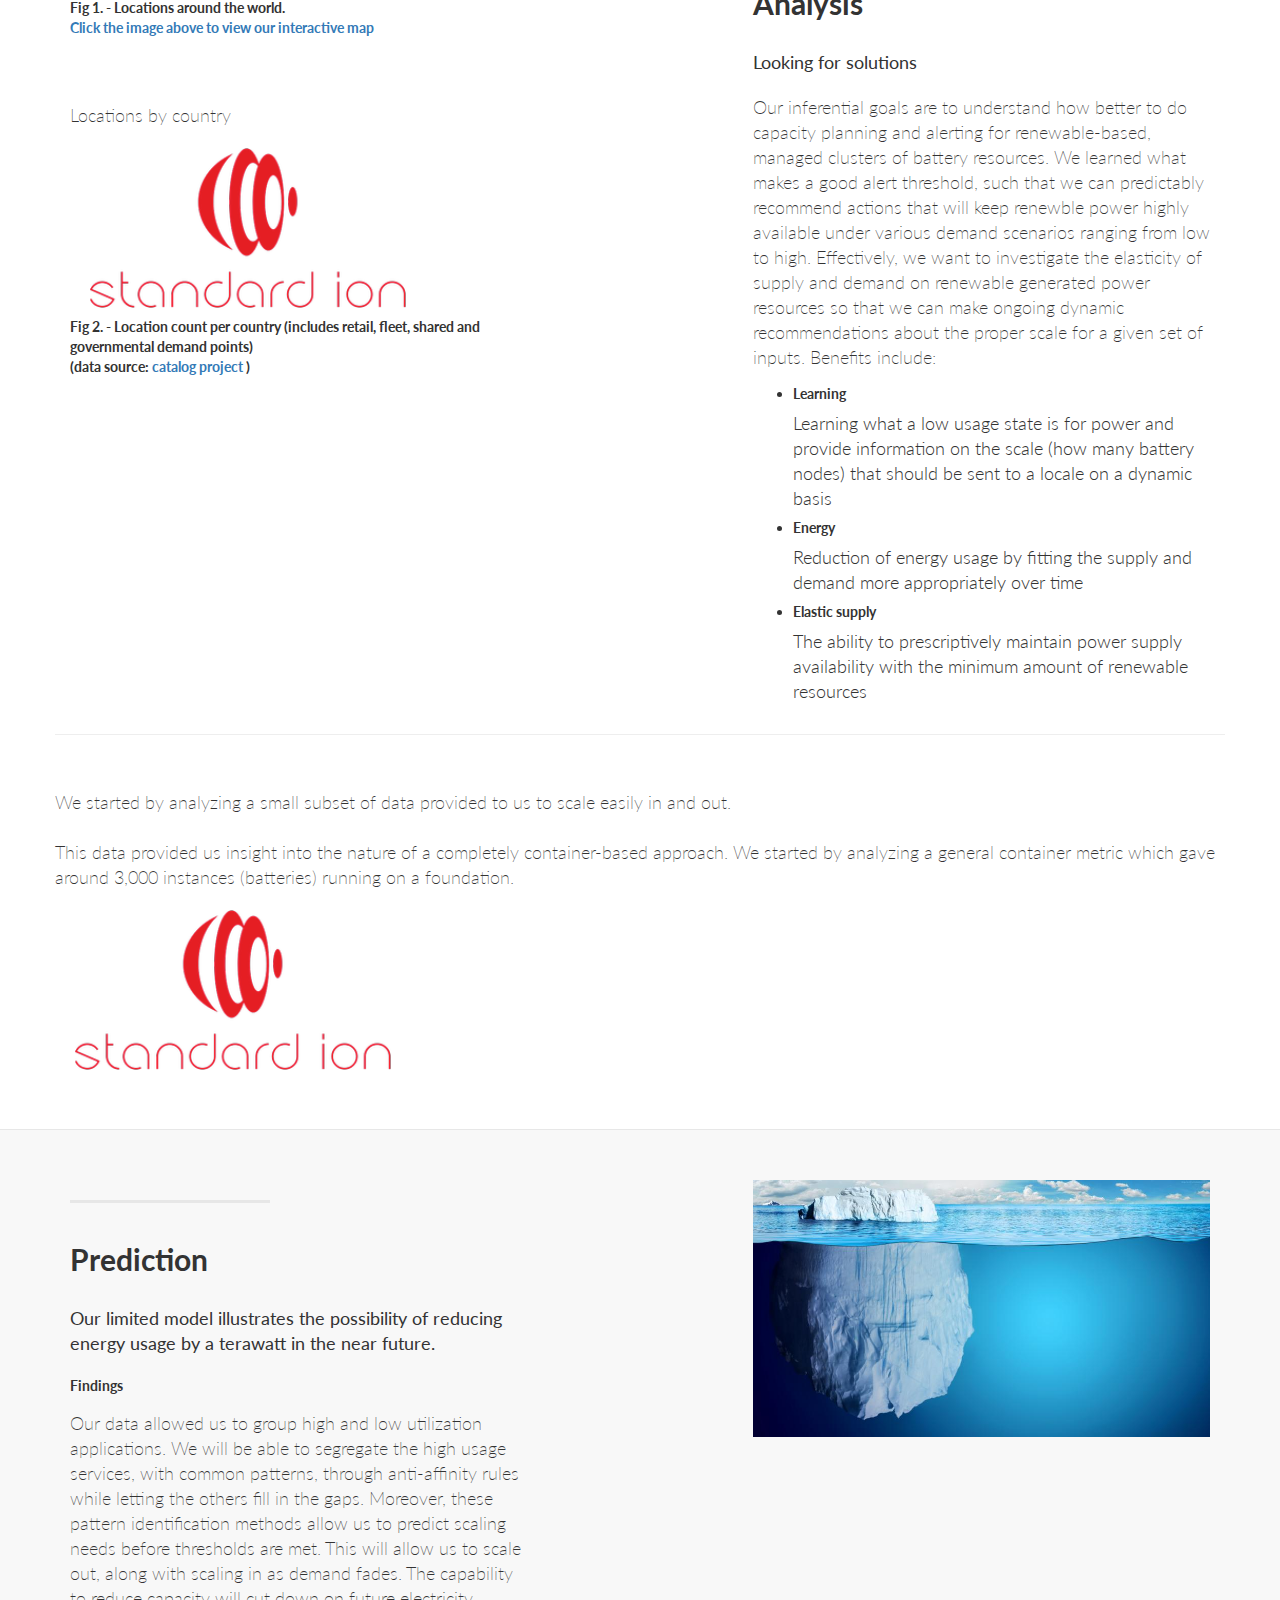
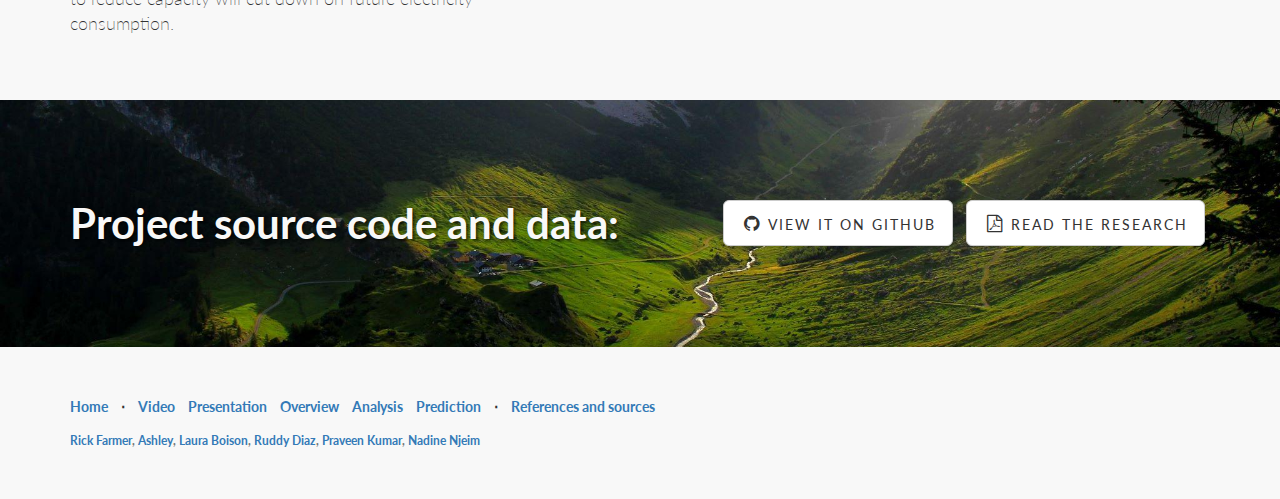
==== commit 97224e33: "Update index.html" ====
--- a/index.html
+++ b/index.html
@@ -186,7 +186,7 @@
 
                 <ul>
                     <li>Iteration Zero
-                        <p class="caption">"EVs" produce range anxiety, they are too unpredicatable and too expensive.</p>
+                        <p class="caption">"EVs" produce range anxiety, they are too unpredictable and too expensive.</p>
                     </li>
                     <li>Iteration One
                         <p class="caption">EVs are advancing, but they come with a
@@ -208,7 +208,7 @@
                     instantly. We can scale charging to multiple nodes in places where capacity is available now,
                     whether in Boston or Hong Kong. To scale well, we have hardware and applications designed for the next age
                     of humanity, the Ion Age.  Self-contained units of power providing well-defined service on-demand to the whole 
-                    of the modern distributed ecosystem that is predicatable renewables for consumer use, whether in EVs or spot power situations.
+                    of the modern distributed ecosystem that is predictable renewables for consumer use, whether in EVs or spot power situations.
                 </p>
 
                 <p class="copy">
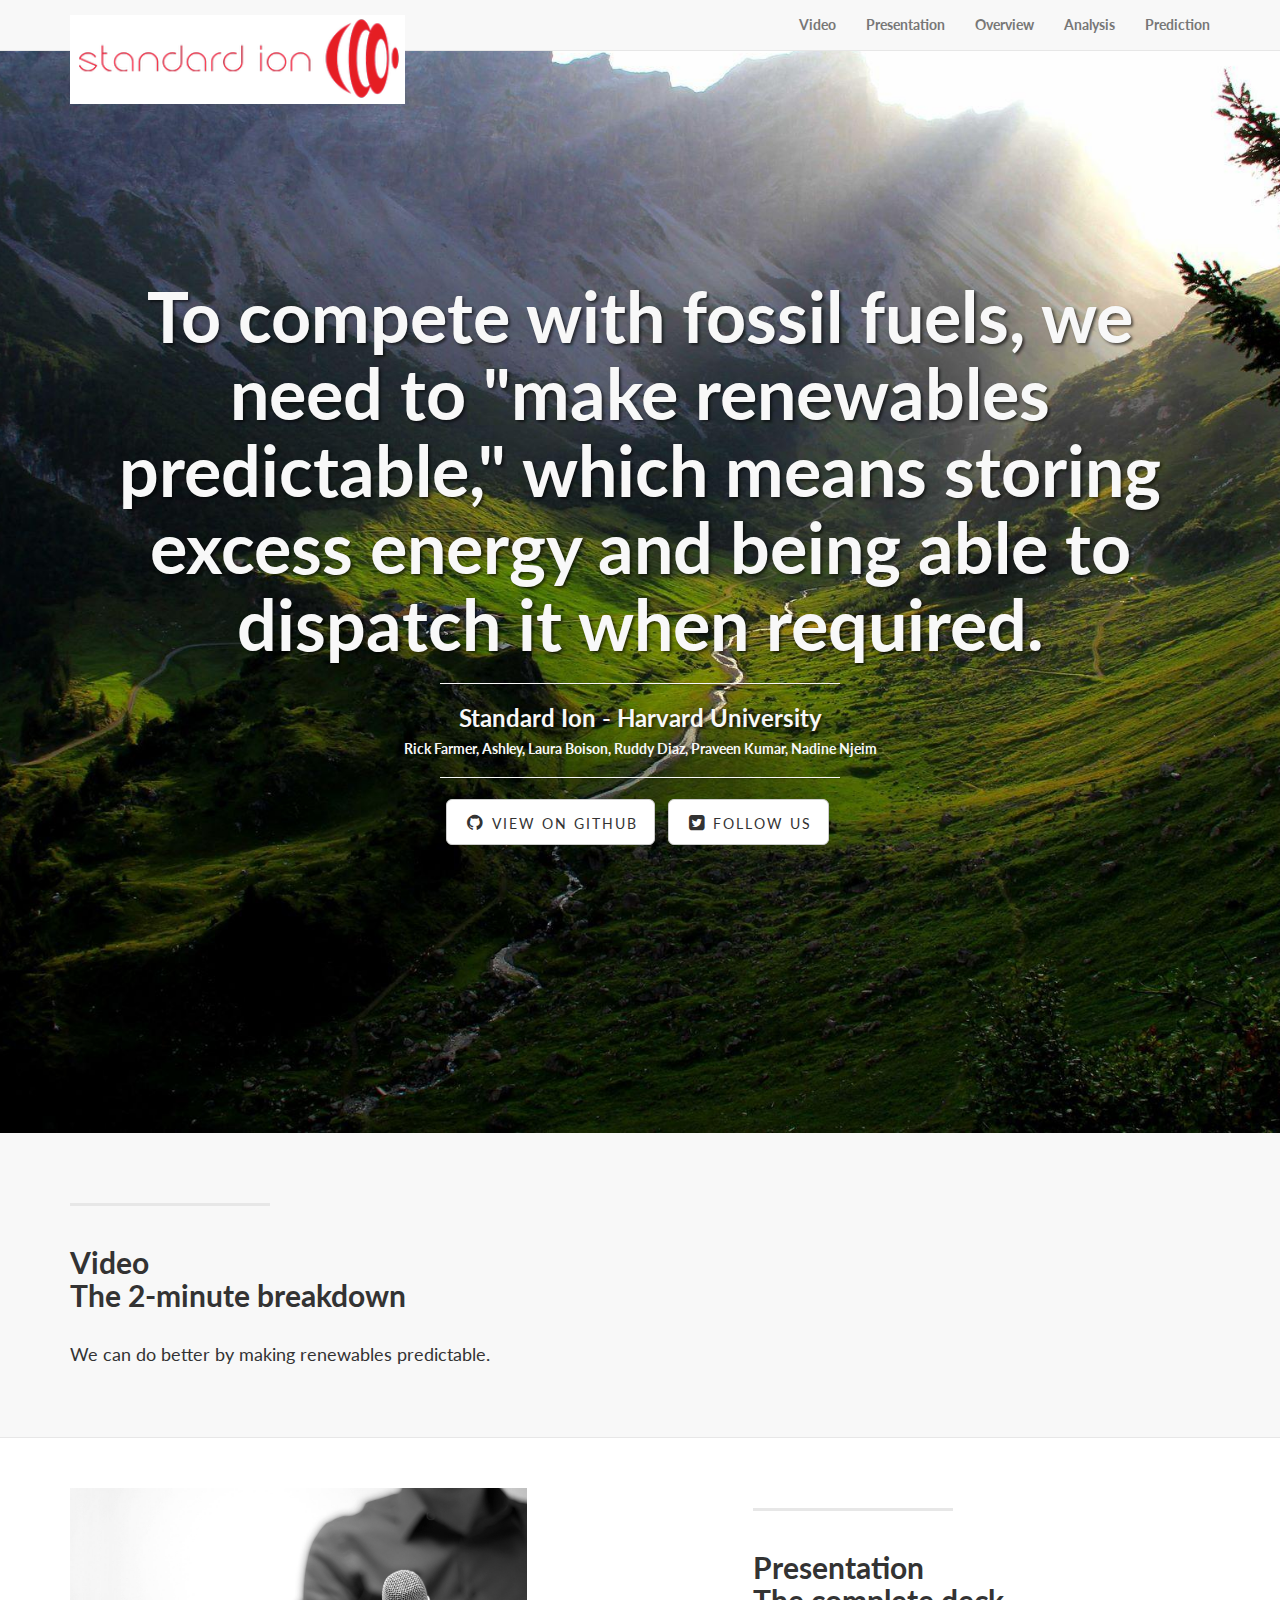
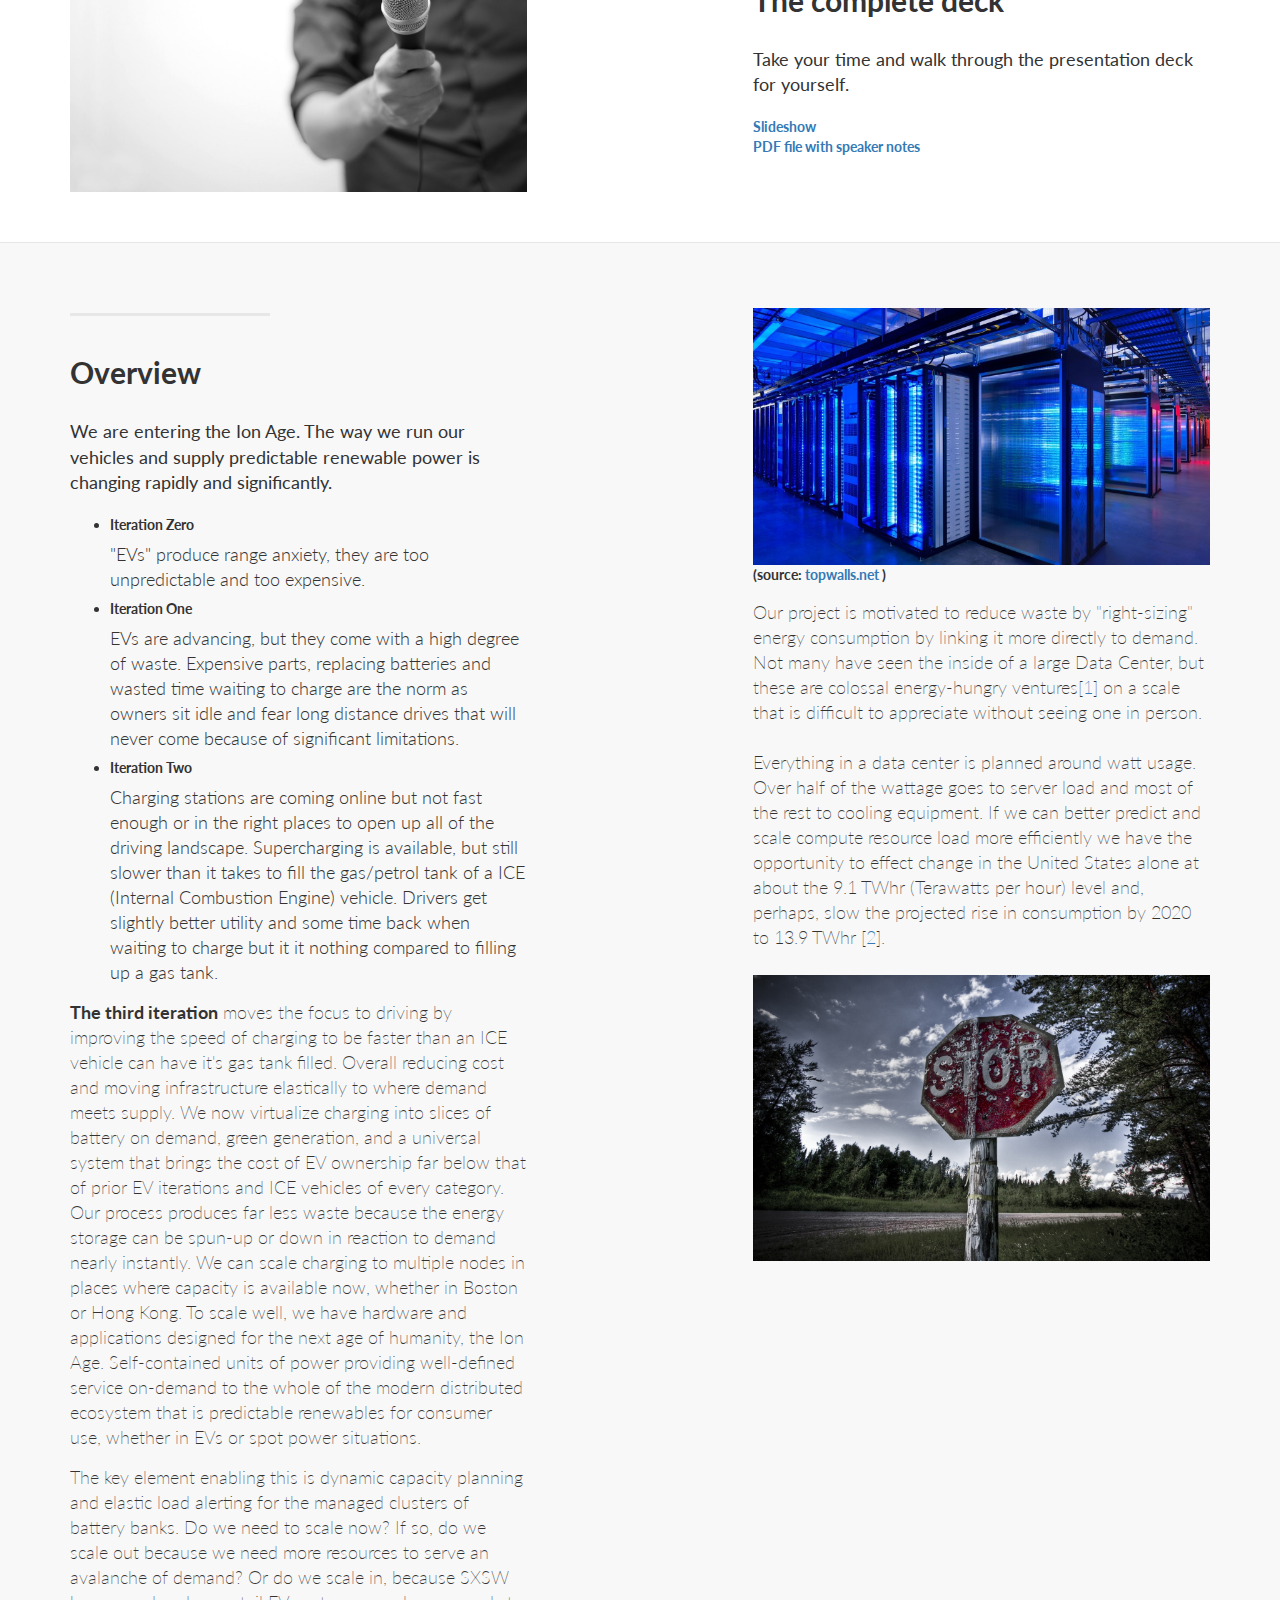
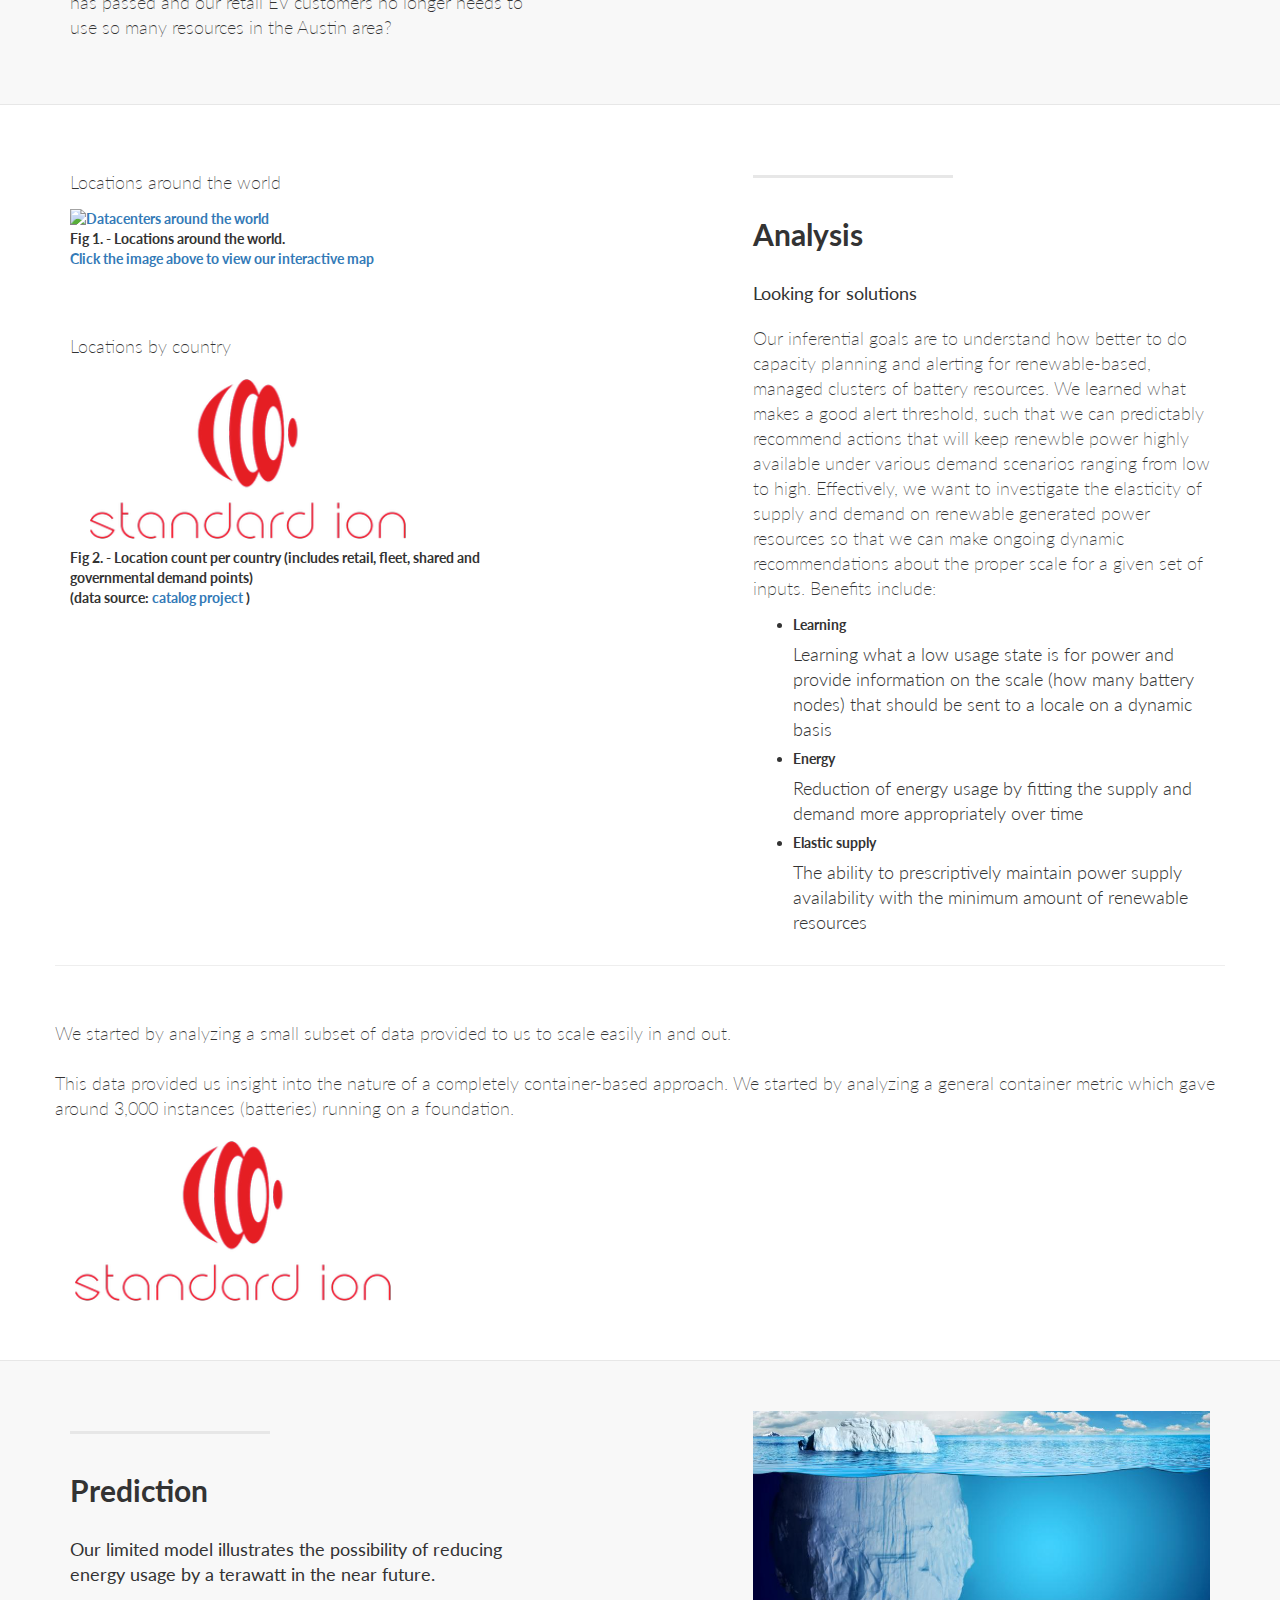
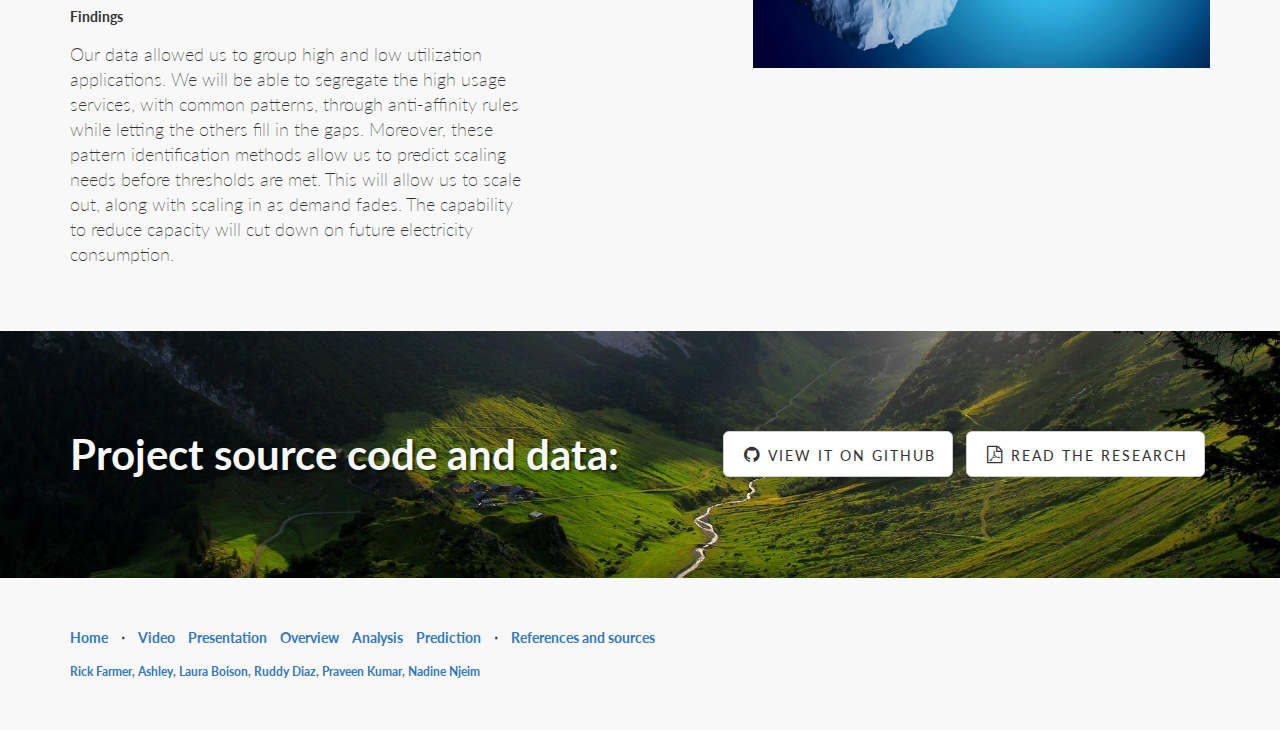
==== commit 33b55591: "Update index.html" ====
--- a/index.html
+++ b/index.html
@@ -83,7 +83,7 @@
         <div class="row">
             <div class="col-lg-12">
                 <div class="intro-message">
-                    <h1>What would you do with a spare terawatt?</h1>
+                    <h1>To compete with fossil fuels, we need to "make renewables predictable," which means storing excess energy and being able to dispatch it when required.</h1>
                     <hr class="intro-divider">
                     <h3>Standard Ion - Harvard University</h3>
                     <h5>Rick Farmer, Ashley, Laura Boison, Ruddy Diaz, Praveen Kumar, Nadine Njeim</h5>
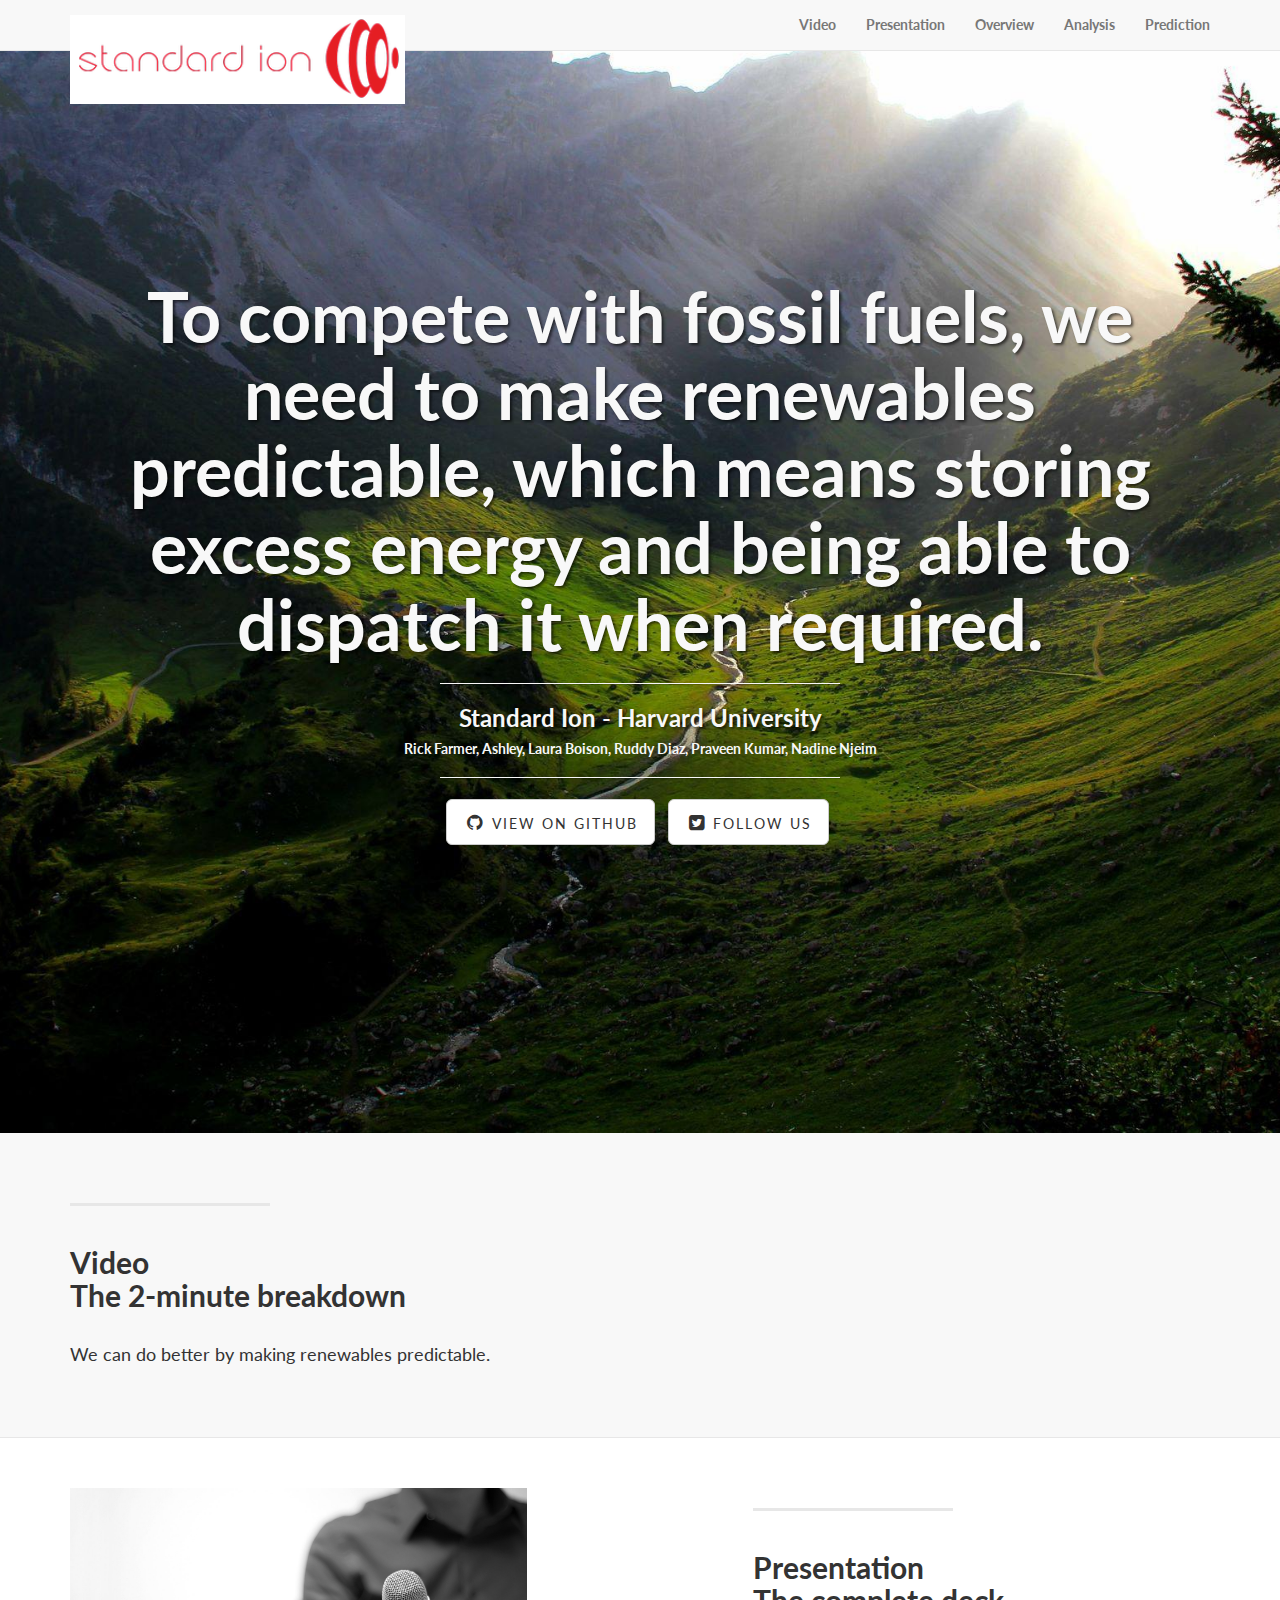
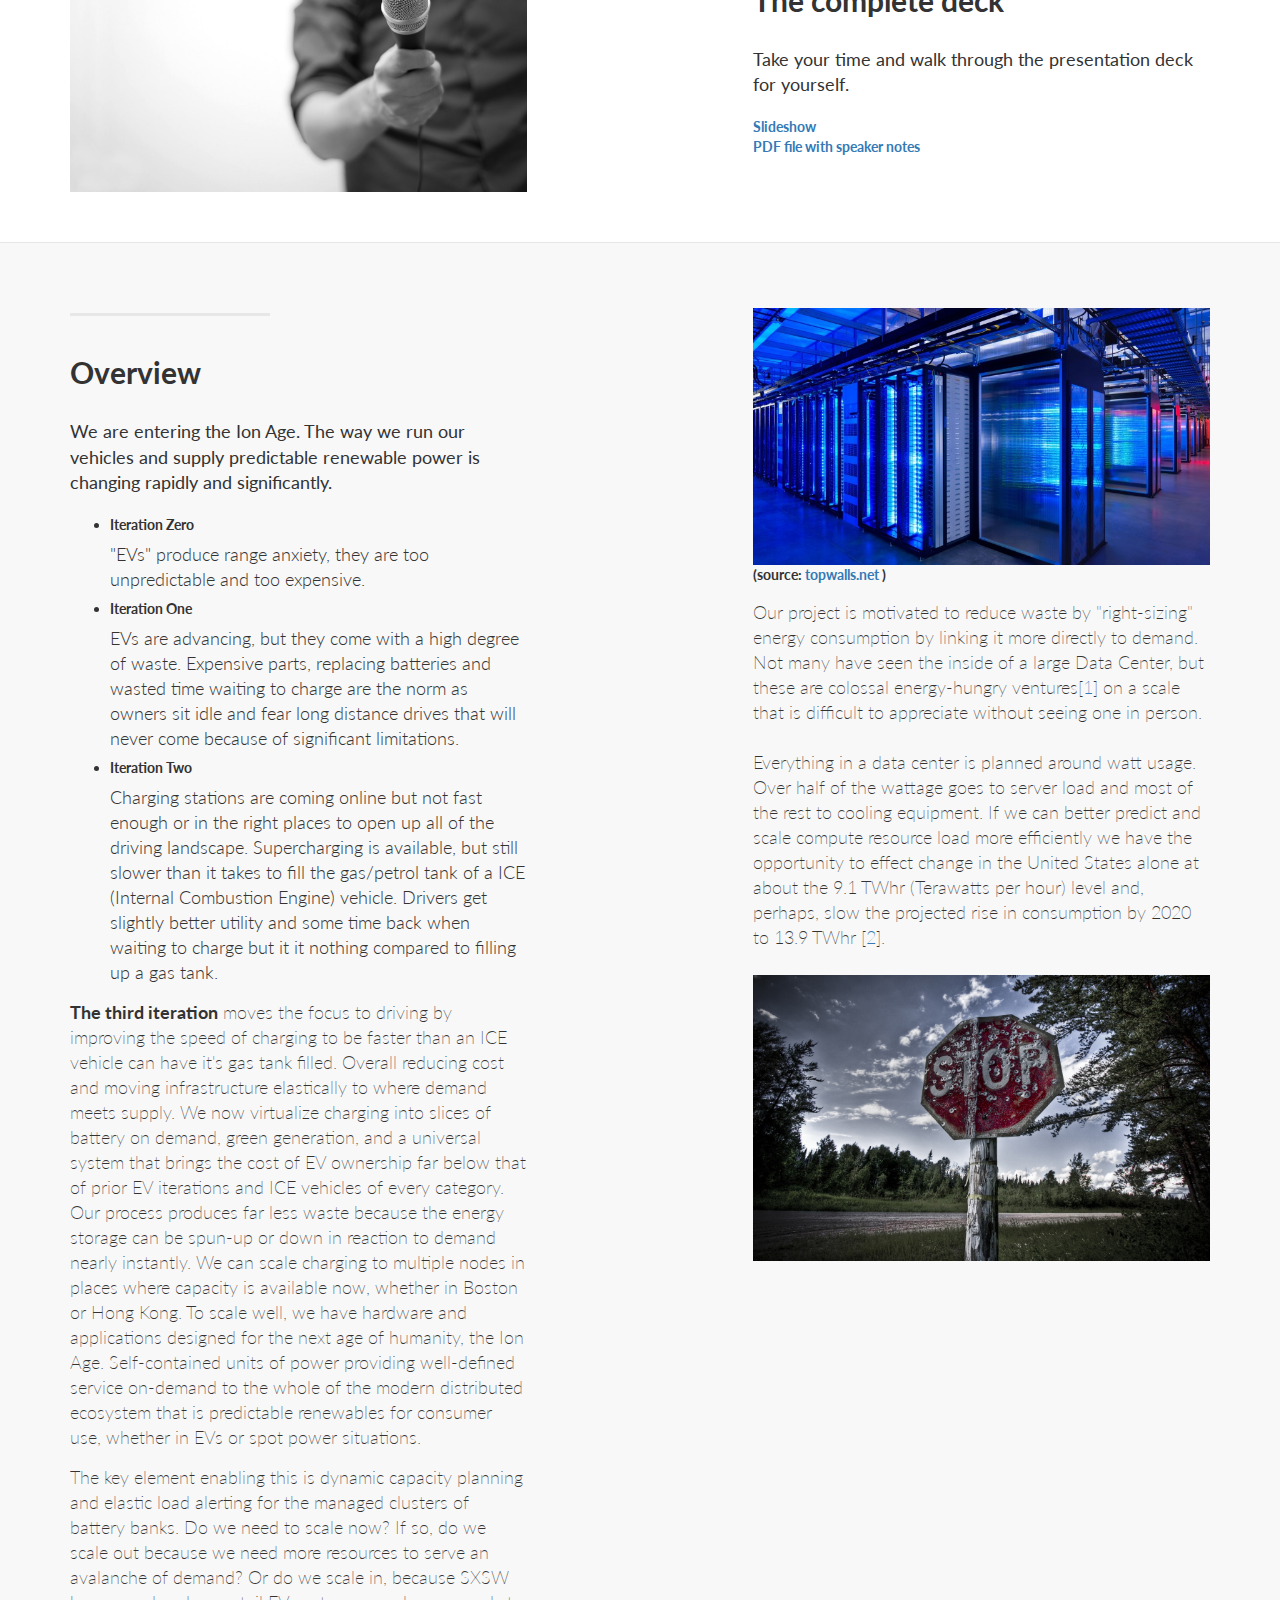
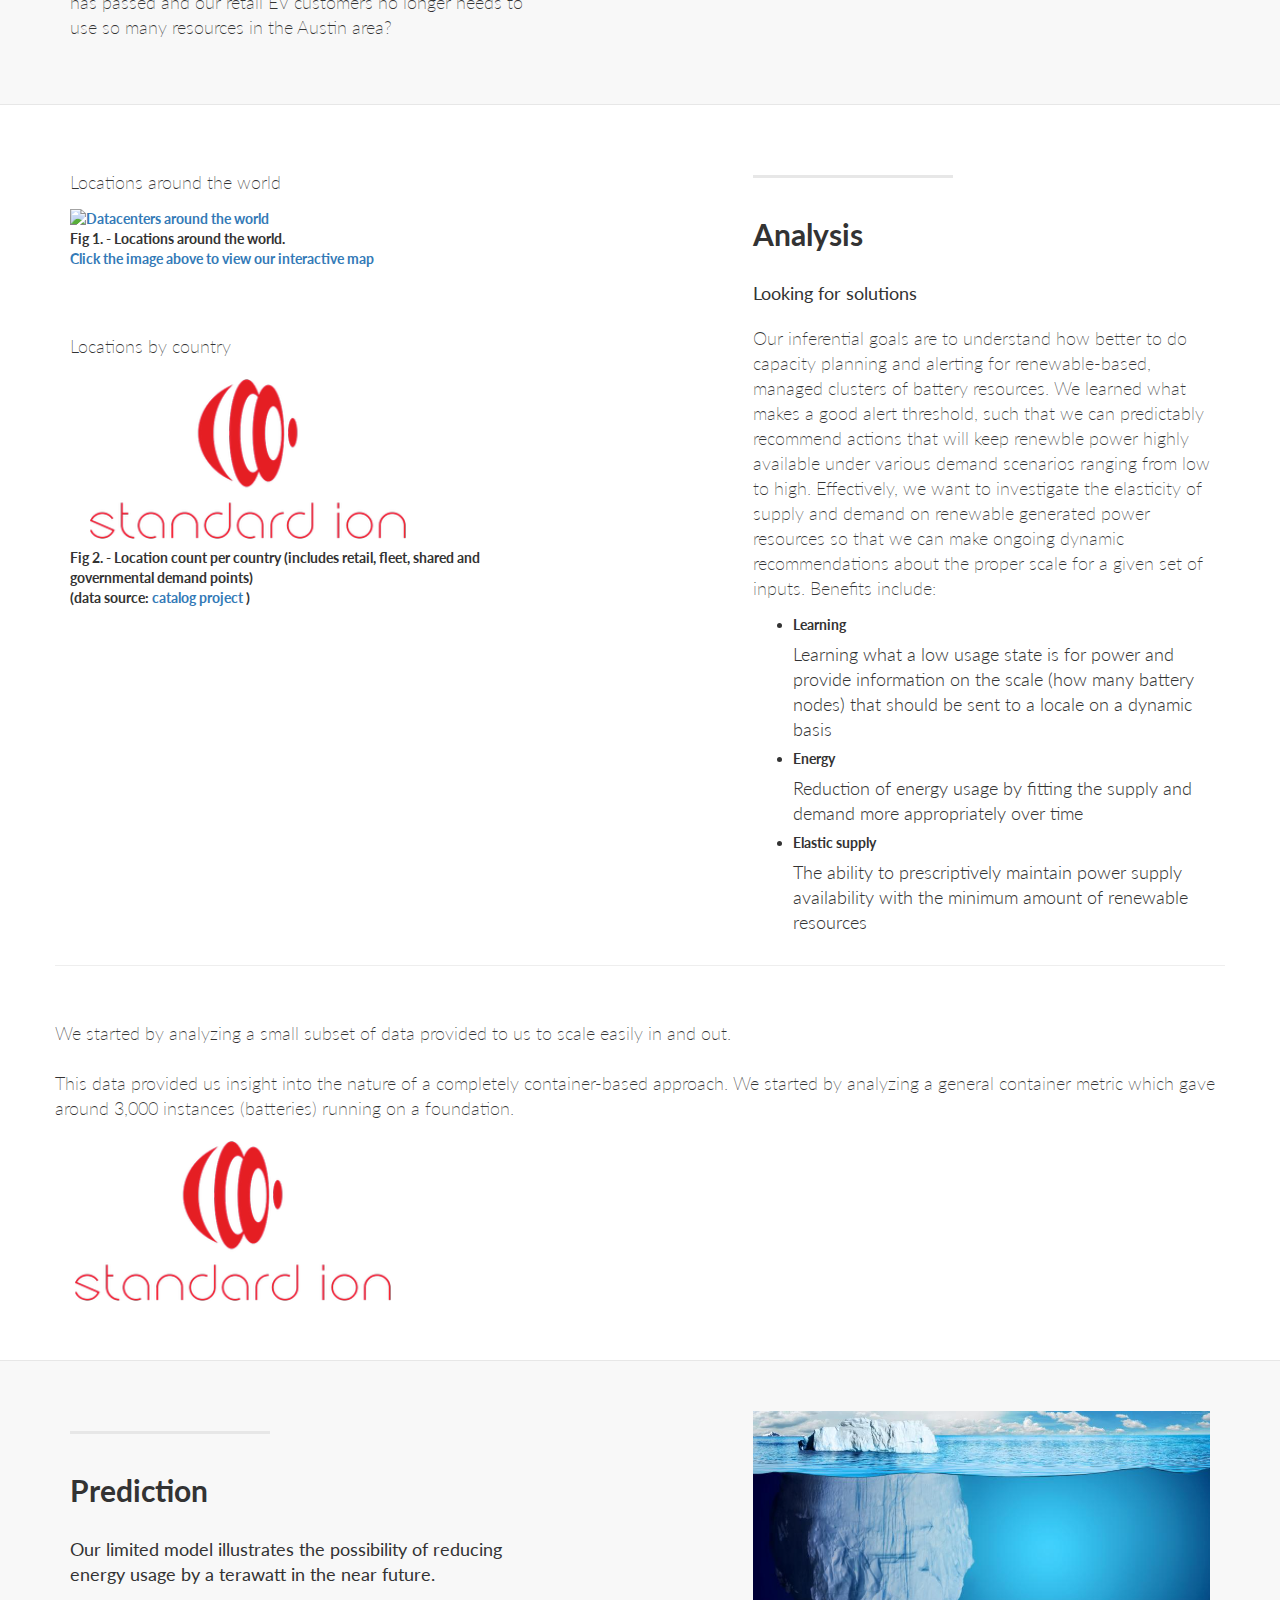
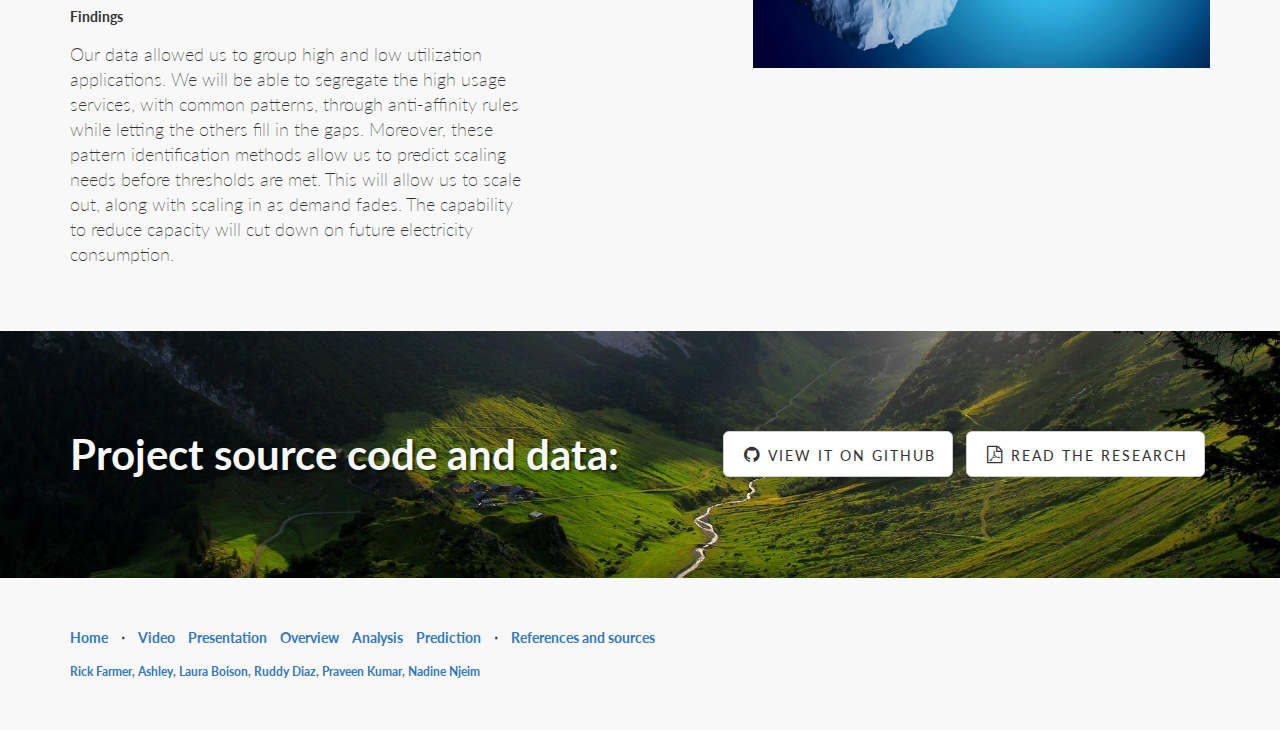
==== commit 2b22e498: "Update index.html" ====
--- a/index.html
+++ b/index.html
@@ -83,7 +83,7 @@
         <div class="row">
             <div class="col-lg-12">
                 <div class="intro-message">
-                    <h1>To compete with fossil fuels, we need to "make renewables predictable," which means storing excess energy and being able to dispatch it when required.</h1>
+                    <h1>To compete with fossil fuels, we need to make renewables predictable, which means storing excess energy and being able to dispatch it when required.</h1>
                     <hr class="intro-divider">
                     <h3>Standard Ion - Harvard University</h3>
                     <h5>Rick Farmer, Ashley, Laura Boison, Ruddy Diaz, Praveen Kumar, Nadine Njeim</h5>
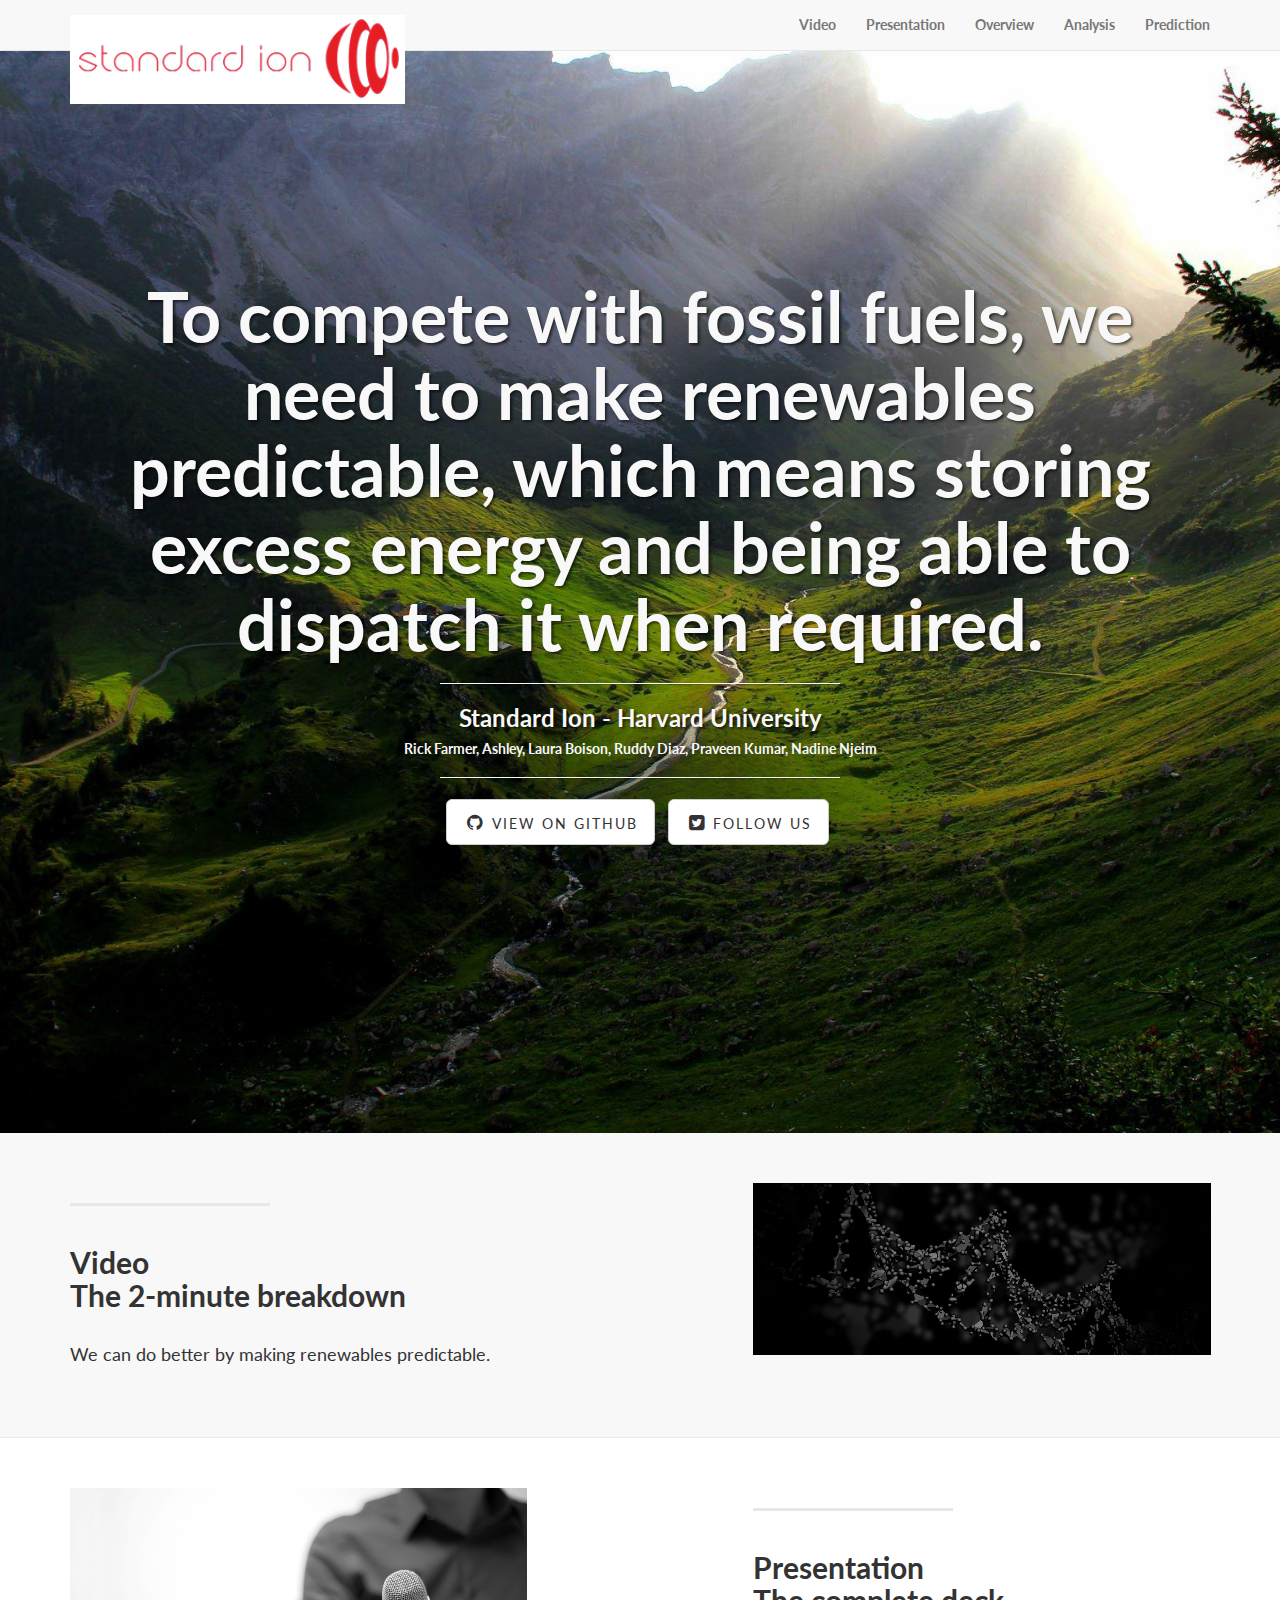
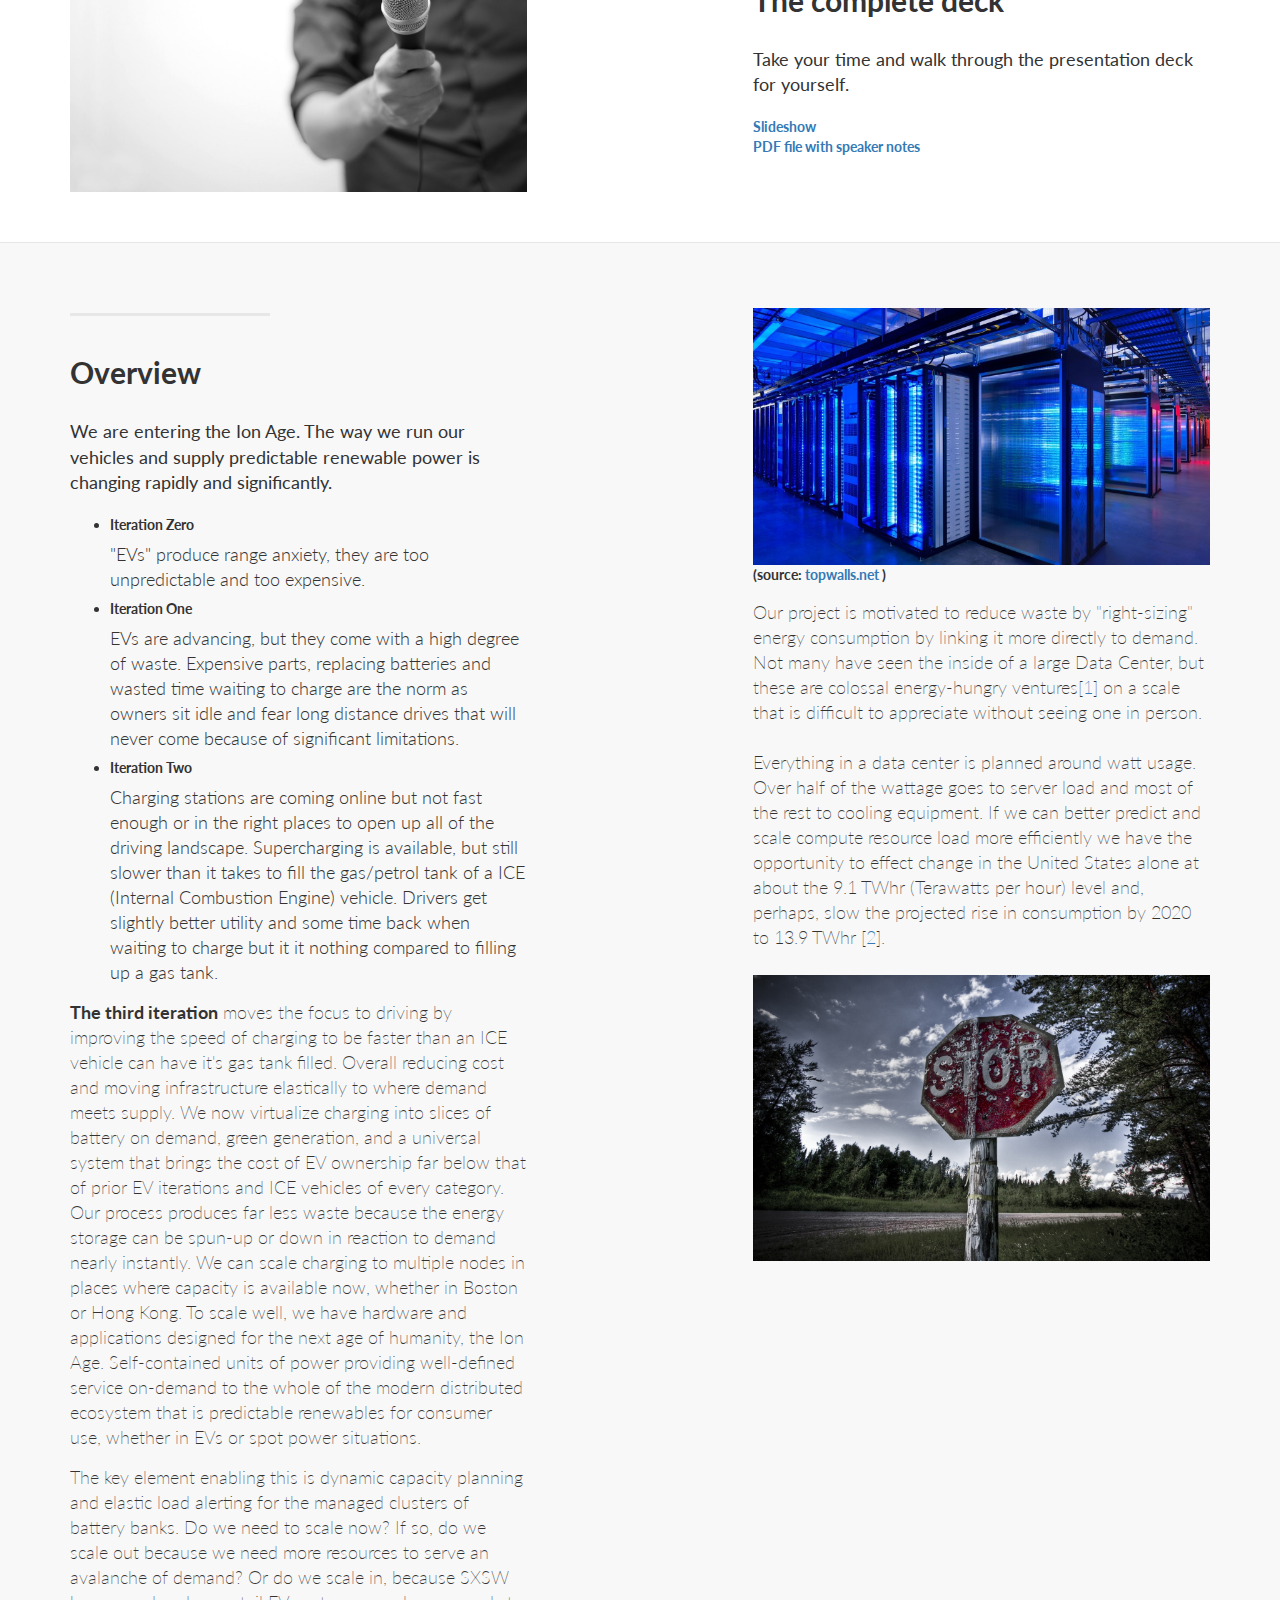
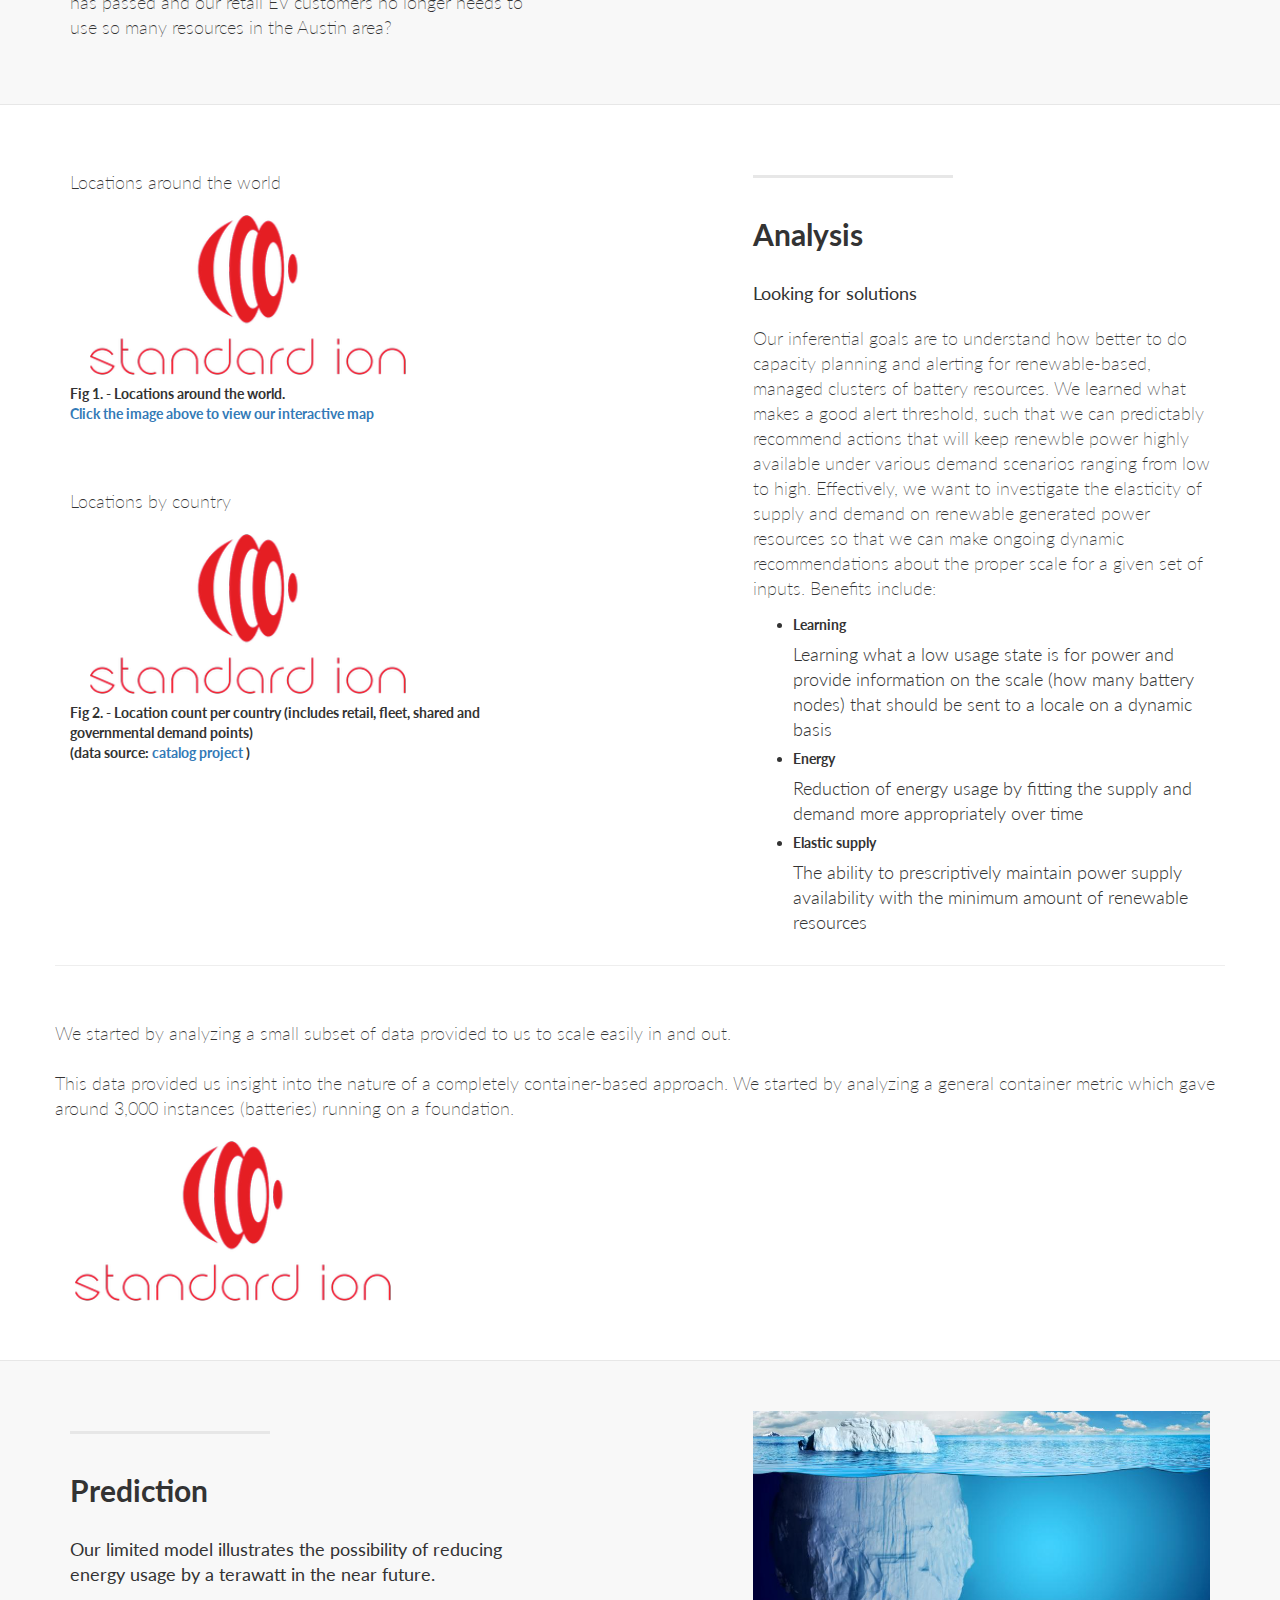
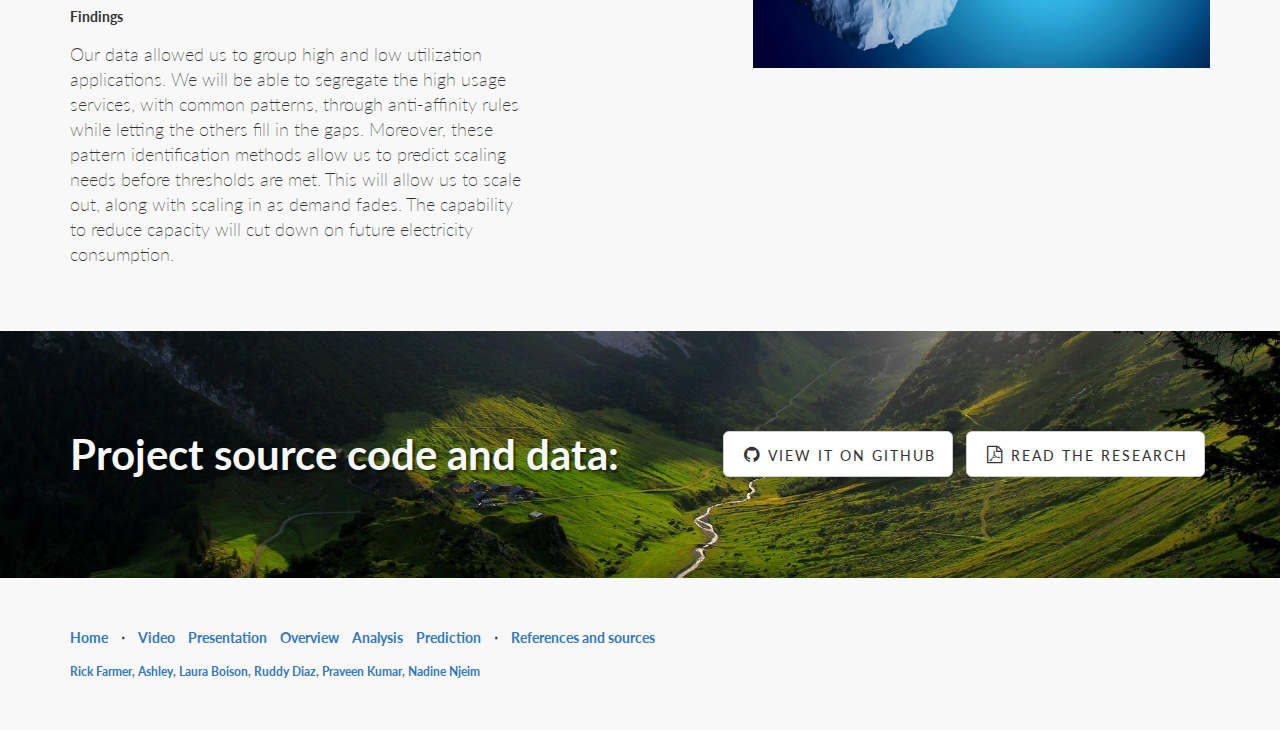
==== commit be5b32db: "Update index.html" ====
--- a/index.html
+++ b/index.html
@@ -312,7 +312,7 @@
 
                     <figure>
                         <a href="https://public.tableau.com/views/Datacentersaroundtheworld/Datacentermap?:embed=y&:display_count=yes&:showTabs=y"><img
-                                class="img-responsive" src="visualizations/datacenters-map.png" alt="Datacenters around the world"></a>
+                                class="img-responsive" src="img/standard-ion.png" alt="Stations around the world"></a>
 
                         <figcaption>Fig 1. - Locations around the world.<br>
                             <a href="https://public.tableau.com/views/Datacentersaroundtheworld/Datacentermap?:embed=y&:display_count=yes&:showTabs=y">Click
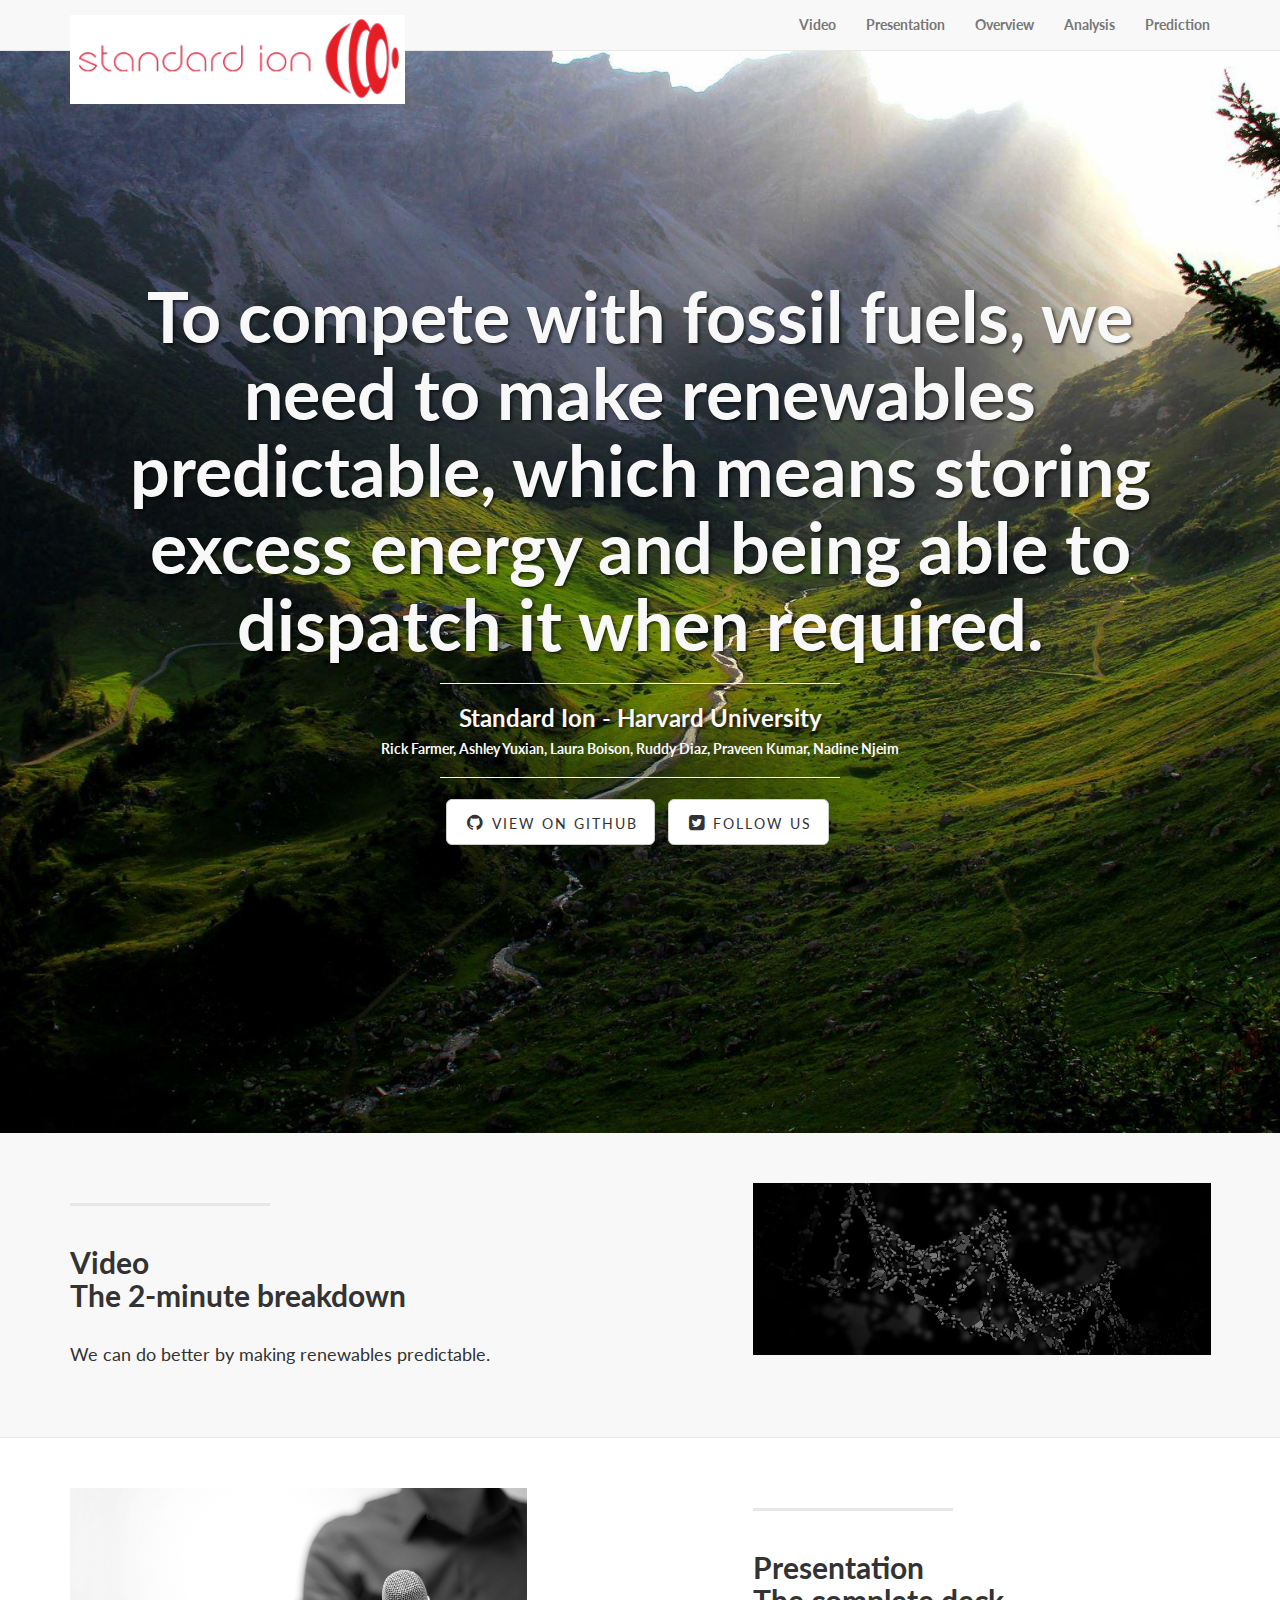
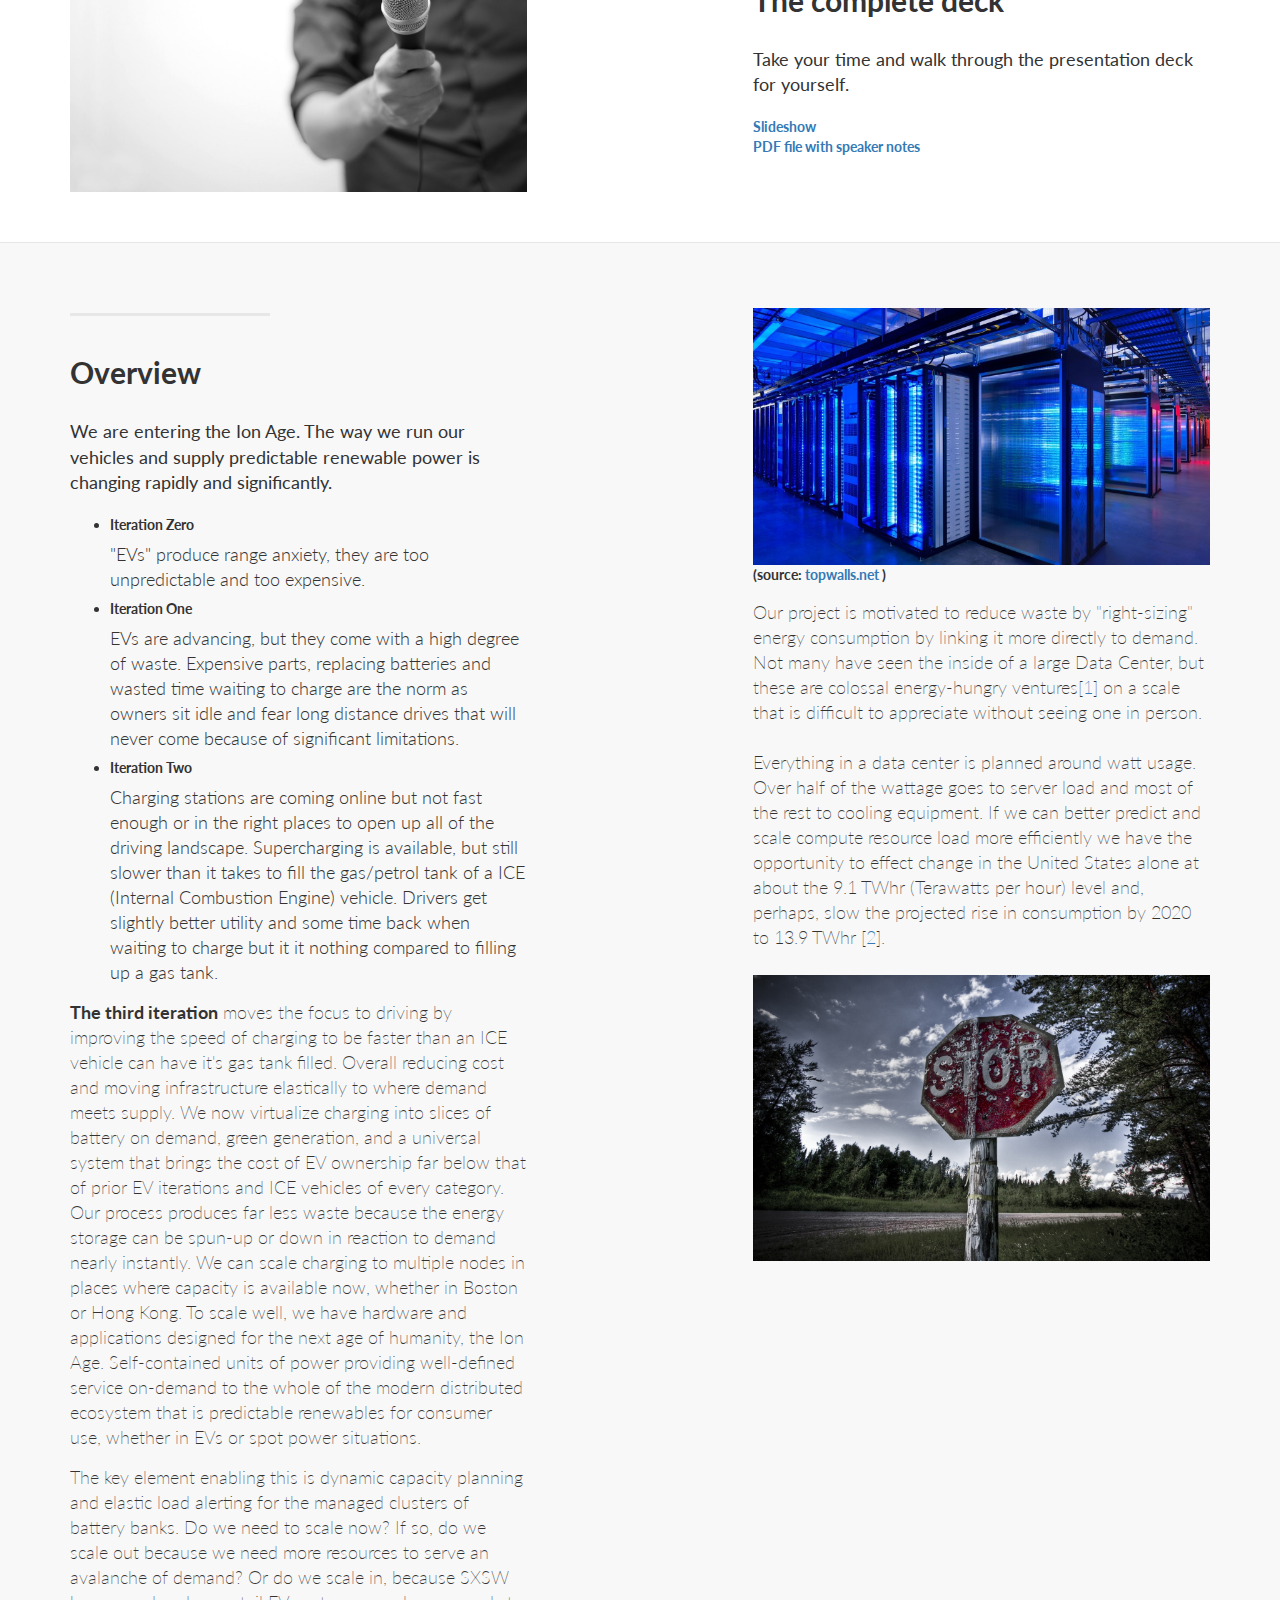
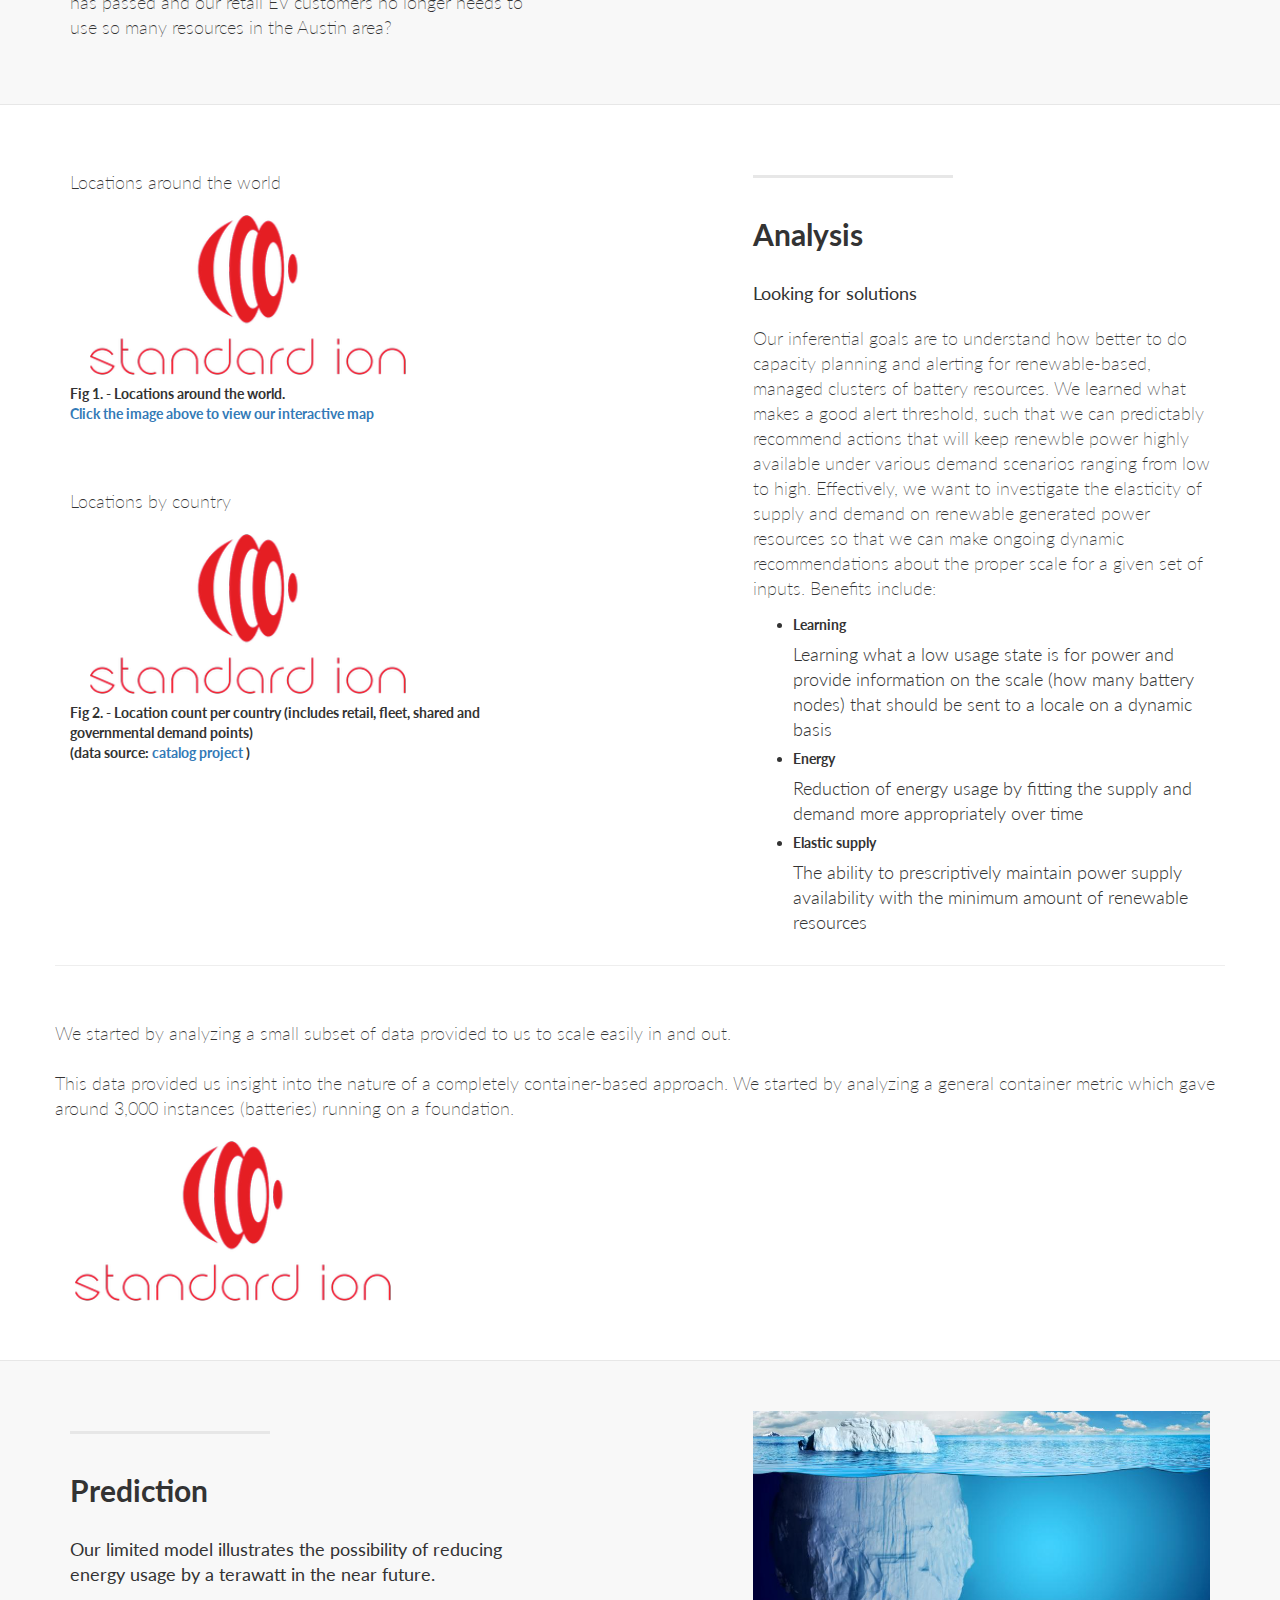
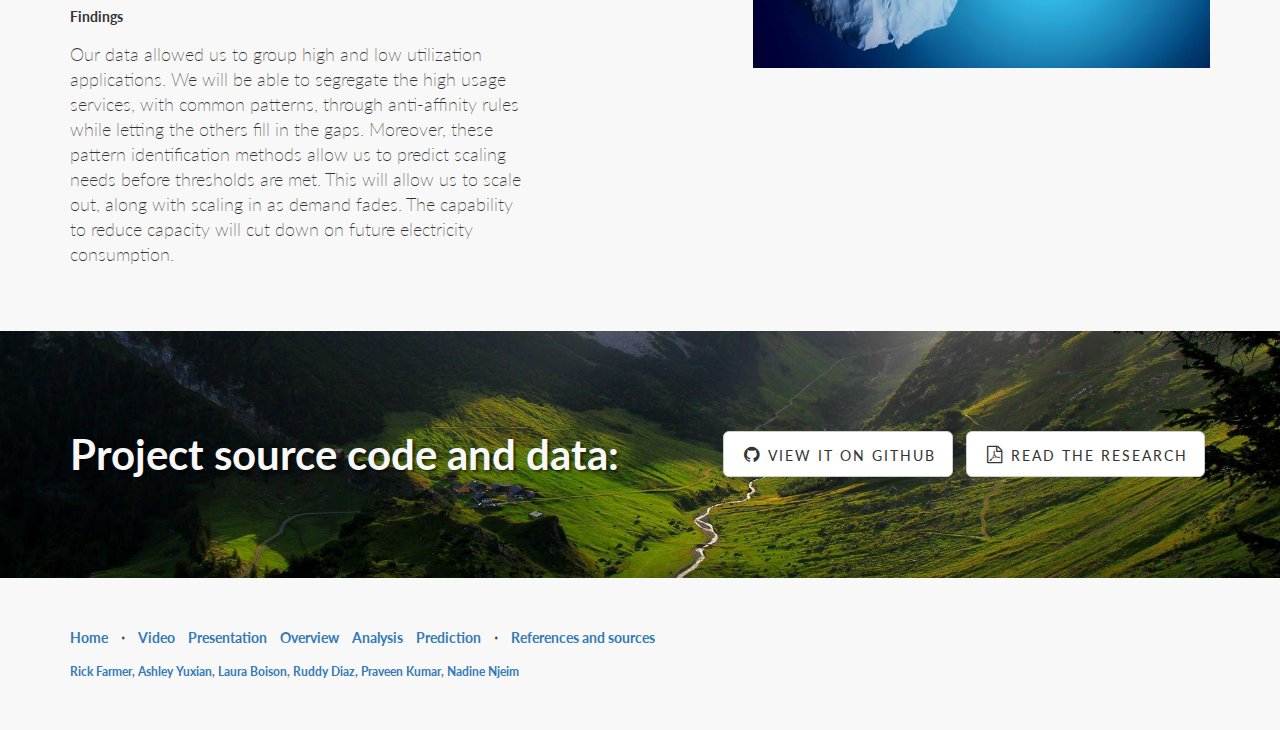
==== commit c21c3fa5: "Update index.html" ====
--- a/index.html
+++ b/index.html
@@ -86,7 +86,7 @@
                     <h1>To compete with fossil fuels, we need to make renewables predictable, which means storing excess energy and being able to dispatch it when required.</h1>
                     <hr class="intro-divider">
                     <h3>Standard Ion - Harvard University</h3>
-                    <h5>Rick Farmer, Ashley, Laura Boison, Ruddy Diaz, Praveen Kumar, Nadine Njeim</h5>
+                    <h5>Rick Farmer, Ashley Yuxian, Laura Boison, Ruddy Diaz, Praveen Kumar, Nadine Njeim</h5>
                     <hr class="intro-divider">
                     <ul class="list-inline intro-social-buttons">
                         <li>
@@ -470,7 +470,7 @@
                     </li>
                 </ul>
                 <p class="copyright text-muted small"><a href="https://github.com/rickfarmer">Rick Farmer</a>, <a
-                        href="/">Ashley</a>, <a href="/">Laura Boison</a>, <a href="/">Ruddy Diaz</a>, <a href="/">Praveen Kumar</a>, <a href="/">Nadine Njeim</a></p>
+                        href="/">Ashley Yuxian</a>, <a href="/">Laura Boison</a>, <a href="/">Ruddy Diaz</a>, <a href="/">Praveen Kumar</a>, <a href="/">Nadine Njeim</a></p>
             </div>
         </div>
     </div>
